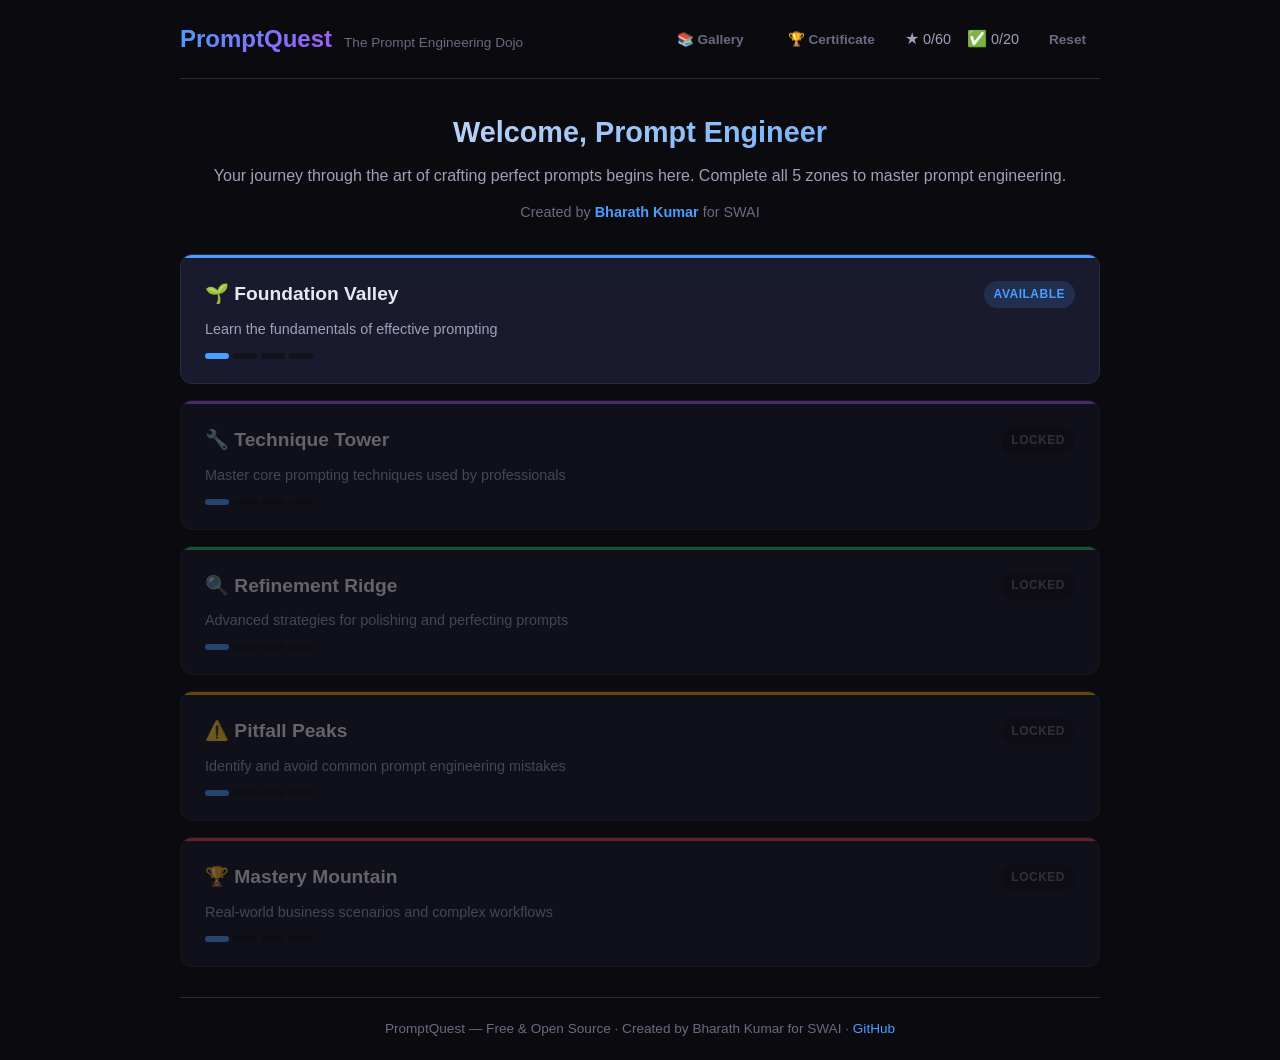
==== index.html @ 22f7def5 "feat: add completion certificate + polish UI - Certificate screen with downloadable image (Canvas AP" ====
<!DOCTYPE html>
<html lang="en">
<head>
    <meta charset="UTF-8">
    <meta name="viewport" content="width=device-width, initial-scale=1.0">
    <meta name="description" content="PromptQuest: The Prompt Engineering Dojo - An interactive game that teaches prompt engineering to professionals">
    <meta property="og:title" content="PromptQuest: The Prompt Engineering Dojo">
    <meta property="og:description" content="Master prompt engineering through 20 interactive levels and a curated prompt gallery. Free, no signup, works offline.">
    <meta property="og:type" content="website">
    <title>PromptQuest: The Prompt Engineering Dojo</title>
    <link rel="stylesheet" href="css/style.css">
</head>
<body>
    <div id="app">
        <!-- Header -->
        <header id="header">
            <div class="header-left">
                <h1 class="logo">PromptQuest</h1>
                <span class="tagline">The Prompt Engineering Dojo</span>
            </div>
            <div class="header-right">
                <button id="gallery-btn" class="btn btn-small btn-ghost" title="Prompt Gallery">&#128218; Gallery</button>
                <button id="cert-btn" class="btn btn-small btn-ghost" title="Certificate">&#127942; Certificate</button>
                <div id="player-stats">
                    <span class="stat"><span class="stat-icon">&#9733;</span> <span id="total-stars">0</span>/60</span>
                    <span class="stat"><span class="stat-icon">&#9989;</span> <span id="levels-completed">0</span>/20</span>
                </div>
                <button id="reset-btn" class="btn btn-small btn-ghost" title="Reset Progress">Reset</button>
            </div>
        </header>

        <!-- Main Content Area -->
        <main id="main">
            <!-- Screen: World Map -->
            <section id="screen-map" class="screen active">
                <div class="map-intro">
                    <h2>Welcome, Prompt Engineer</h2>
                    <p>Your journey through the art of crafting perfect prompts begins here. Complete all 5 zones to master prompt engineering.</p>
                    <p class="creator-credit">Created by <strong>Bharath Kumar</strong> for SWAI</p>
                </div>
                <div id="completion-banner" class="hidden"></div>
                <div id="world-map"></div>
            </section>

            <!-- Screen: Level Select -->
            <section id="screen-levels" class="screen">
                <button class="back-btn" data-target="screen-map">&larr; Back to Map</button>
                <div id="zone-header"></div>
                <div id="level-grid"></div>
            </section>

            <!-- Screen: Game Play -->
            <section id="screen-game" class="screen">
                <div id="game-header">
                    <button class="back-btn" data-target="screen-levels">&larr; Back</button>
                    <div id="game-title"></div>
                    <div id="game-stars"></div>
                </div>
                <div id="game-body"></div>
                <div id="game-feedback" class="hidden"></div>
                <div id="game-actions"></div>
            </section>

            <!-- Screen: Victory -->
            <section id="screen-victory" class="screen">
                <div class="victory-content">
                    <h2>Zone Complete!</h2>
                    <div id="victory-stars"></div>
                    <div id="victory-message"></div>
                    <button class="btn btn-primary" data-target="screen-map">Continue Journey</button>
                </div>
            </section>

            <!-- Screen: Certificate -->
            <section id="screen-certificate" class="screen">
            </section>

            <!-- Screen: Prompt Gallery -->
            <section id="screen-gallery" class="screen">
                <button class="back-btn" data-target="screen-map">&larr; Back to Map</button>
                <div class="gallery-header">
                    <h2>&#128218; Prompt Gallery</h2>
                    <p>Browse real-world prompt templates. Study the patterns, copy what works, and level up your prompt engineering skills.</p>
                </div>
                <div id="gallery-categories"></div>
                <div id="gallery-prompts"></div>
            </section>
        </main>

        <!-- Footer -->
        <footer id="footer">
            <p>PromptQuest &mdash; Free &amp; Open Source &middot; Created by Bharath Kumar for SWAI &middot; <a href="https://github.com/bharathp9/promptquest" target="_blank">GitHub</a></p>
        </footer>
    </div>

    <!-- Toast notification -->
    <div id="toast" class="toast hidden"></div>

    <script src="js/levels.js"></script>
    <script src="js/gallery.js"></script>
    <script src="js/certificate.js"></script>
    <script src="js/components.js"></script>
    <script src="js/game.js"></script>
</body>
</html>
---- css/style.css ----
/* PromptQuest - Professional Prompt Engineering Game */
/* Dark theme, modern professional aesthetic */

:root {
    --bg-primary: #0a0a0f;
    --bg-secondary: #12121a;
    --bg-card: #1a1a2e;
    --bg-card-hover: #222240;
    --text-primary: #e8e8f0;
    --text-secondary: #a0a0b8;
    --text-muted: #6a6a80;
    --accent-blue: #4a9eff;
    --accent-purple: #a855f7;
    --accent-green: #22c55e;
    --accent-orange: #f59e0b;
    --accent-red: #ef4444;
    --accent-cyan: #06b6d4;
    --border-color: #2a2a40;
    --shadow-glow: 0 0 20px rgba(74, 158, 255, 0.15);
    --radius: 12px;
    --radius-sm: 8px;
    --transition: 0.2s ease;
}

* {
    margin: 0;
    padding: 0;
    box-sizing: border-box;
}

body {
    font-family: -apple-system, BlinkMacSystemFont, 'Segoe UI', Roboto, 'Helvetica Neue', Arial, sans-serif;
    background: var(--bg-primary);
    color: var(--text-primary);
    min-height: 100vh;
    line-height: 1.6;
    -webkit-font-smoothing: antialiased;
}

#app {
    max-width: 960px;
    margin: 0 auto;
    padding: 0 20px;
    min-height: 100vh;
    display: flex;
    flex-direction: column;
}

/* Header */
#header {
    display: flex;
    justify-content: space-between;
    align-items: center;
    padding: 20px 0;
    border-bottom: 1px solid var(--border-color);
    flex-wrap: wrap;
    gap: 12px;
}

.header-left {
    display: flex;
    align-items: baseline;
    gap: 12px;
}

.logo {
    font-size: 1.5rem;
    font-weight: 700;
    background: linear-gradient(135deg, var(--accent-blue), var(--accent-purple));
    -webkit-background-clip: text;
    -webkit-text-fill-color: transparent;
    background-clip: text;
}

.tagline {
    font-size: 0.85rem;
    color: var(--text-muted);
}

.header-right {
    display: flex;
    align-items: center;
    gap: 16px;
}

#player-stats {
    display: flex;
    gap: 16px;
}

.stat {
    font-size: 0.9rem;
    color: var(--text-secondary);
}

.stat-icon {
    font-size: 1rem;
}

/* Buttons */
.btn {
    padding: 10px 24px;
    border: none;
    border-radius: var(--radius-sm);
    font-size: 0.95rem;
    font-weight: 600;
    cursor: pointer;
    transition: var(--transition);
    text-decoration: none;
    display: inline-flex;
    align-items: center;
    gap: 8px;
}

.btn-primary {
    background: linear-gradient(135deg, var(--accent-blue), var(--accent-purple));
    color: white;
}

.btn-primary:hover {
    transform: translateY(-1px);
    box-shadow: var(--shadow-glow);
}

.btn-secondary {
    background: var(--bg-card);
    color: var(--text-primary);
    border: 1px solid var(--border-color);
}

.btn-secondary:hover {
    background: var(--bg-card-hover);
}

.btn-ghost {
    background: transparent;
    color: var(--text-muted);
    padding: 6px 12px;
}

.btn-ghost:hover {
    color: var(--text-primary);
}

.btn-small {
    padding: 6px 14px;
    font-size: 0.85rem;
}

.btn:disabled {
    opacity: 0.4;
    cursor: not-allowed;
    transform: none !important;
}

.back-btn {
    background: none;
    border: none;
    color: var(--text-secondary);
    font-size: 1rem;
    cursor: pointer;
    padding: 8px 0;
    transition: var(--transition);
}

.back-btn:hover {
    color: var(--text-primary);
}

/* Screens */
.screen {
    display: none;
    flex: 1;
    padding: 30px 0;
    animation: fadeIn 0.3s ease;
}

.screen.active {
    display: block;
}

@keyframes fadeIn {
    from { opacity: 0; transform: translateY(10px); }
    to { opacity: 1; transform: translateY(0); }
}

/* World Map */
.map-intro {
    text-align: center;
    margin-bottom: 30px;
}

.map-intro h2 {
    font-size: 1.8rem;
    margin-bottom: 8px;
    background: linear-gradient(135deg, var(--text-primary), var(--accent-blue));
    -webkit-background-clip: text;
    -webkit-text-fill-color: transparent;
    background-clip: text;
}

.map-intro p {
    color: var(--text-secondary);
    font-size: 1rem;
}

.creator-credit {
    margin-top: 12px !important;
    font-size: 0.9rem !important;
    color: var(--text-muted) !important;
}

.creator-credit strong {
    color: var(--accent-blue);
}

/* Completion banner on welcome screen */
.completion-banner {
    background: linear-gradient(135deg, rgba(34, 197, 94, 0.1), rgba(74, 158, 255, 0.1));
    border: 1px solid var(--accent-green);
    border-radius: var(--radius);
    padding: 20px 24px;
    margin-bottom: 24px;
    text-align: center;
}

.completion-banner h3 {
    color: var(--accent-green);
    font-size: 1.2rem;
    margin-bottom: 8px;
}

.completion-banner p {
    color: var(--text-secondary);
    font-size: 0.95rem;
    margin-bottom: 12px;
}

.completion-banner .btn {
    margin-top: 8px;
}

#world-map {
    display: flex;
    flex-direction: column;
    gap: 16px;
}

.zone-card {
    background: var(--bg-card);
    border: 1px solid var(--border-color);
    border-radius: var(--radius);
    padding: 24px;
    cursor: pointer;
    transition: var(--transition);
    position: relative;
    overflow: hidden;
}

.zone-card::before {
    content: '';
    position: absolute;
    top: 0;
    left: 0;
    right: 0;
    height: 3px;
    border-radius: var(--radius) var(--radius) 0 0;
}

.zone-card[data-zone="1"]::before { background: var(--accent-blue); }
.zone-card[data-zone="2"]::before { background: var(--accent-purple); }
.zone-card[data-zone="3"]::before { background: var(--accent-green); }
.zone-card[data-zone="4"]::before { background: var(--accent-orange); }
.zone-card[data-zone="5"]::before { background: var(--accent-red); }

.zone-card:hover:not(.locked) {
    background: var(--bg-card-hover);
    transform: translateY(-2px);
    box-shadow: var(--shadow-glow);
}

.zone-card.locked {
    opacity: 0.4;
    cursor: not-allowed;
}

.zone-card.completed {
    border-color: var(--accent-green);
}

.zone-header {
    display: flex;
    justify-content: space-between;
    align-items: center;
    margin-bottom: 8px;
}

.zone-name {
    font-size: 1.2rem;
    font-weight: 700;
}

.zone-badge {
    font-size: 0.75rem;
    padding: 4px 10px;
    border-radius: 20px;
    font-weight: 600;
    text-transform: uppercase;
    letter-spacing: 0.5px;
}

.zone-badge.locked {
    background: var(--bg-secondary);
    color: var(--text-muted);
}

.zone-badge.available {
    background: rgba(74, 158, 255, 0.15);
    color: var(--accent-blue);
}

.zone-badge.completed {
    background: rgba(34, 197, 94, 0.15);
    color: var(--accent-green);
}

.zone-desc {
    color: var(--text-secondary);
    font-size: 0.9rem;
    margin-bottom: 12px;
}

.zone-progress {
    display: flex;
    gap: 4px;
}

.progress-dot {
    width: 24px;
    height: 6px;
    border-radius: 3px;
    background: var(--bg-secondary);
}

.progress-dot.completed {
    background: var(--accent-green);
}

.progress-dot.current {
    background: var(--accent-blue);
}

/* Level Select */
#zone-header {
    margin-bottom: 24px;
}

#zone-header h2 {
    font-size: 1.5rem;
    margin-bottom: 4px;
}

#zone-header p {
    color: var(--text-secondary);
}

#level-grid {
    display: grid;
    grid-template-columns: repeat(auto-fill, minmax(200px, 1fr));
    gap: 16px;
}

.level-card {
    background: var(--bg-card);
    border: 1px solid var(--border-color);
    border-radius: var(--radius);
    padding: 20px;
    cursor: pointer;
    transition: var(--transition);
    text-align: center;
}

.level-card:hover:not(.locked) {
    background: var(--bg-card-hover);
    transform: translateY(-2px);
}

.level-card.locked {
    opacity: 0.35;
    cursor: not-allowed;
}

.level-card.completed {
    border-color: var(--accent-green);
}

.level-number {
    font-size: 2rem;
    font-weight: 800;
    color: var(--accent-blue);
    margin-bottom: 4px;
}

.level-card[data-zone="2"] .level-number { color: var(--accent-purple); }
.level-card[data-zone="3"] .level-number { color: var(--accent-green); }
.level-card[data-zone="4"] .level-number { color: var(--accent-orange); }
.level-card[data-zone="5"] .level-number { color: var(--accent-red); }

.level-title {
    font-size: 0.9rem;
    font-weight: 600;
    margin-bottom: 8px;
}

.level-stars {
    color: var(--accent-orange);
    font-size: 1.1rem;
    letter-spacing: 2px;
}

/* Game Screen */
#game-header {
    display: flex;
    justify-content: space-between;
    align-items: center;
    margin-bottom: 24px;
    flex-wrap: wrap;
    gap: 12px;
}

#game-title {
    font-size: 1.1rem;
    font-weight: 600;
}

#game-stars {
    color: var(--accent-orange);
    font-size: 1.2rem;
}

#game-body {
    background: var(--bg-card);
    border: 1px solid var(--border-color);
    border-radius: var(--radius);
    padding: 30px;
    margin-bottom: 20px;
    min-height: 300px;
}

.scenario-text {
    font-size: 1.05rem;
    line-height: 1.7;
    margin-bottom: 20px;
    padding: 16px;
    background: var(--bg-secondary);
    border-radius: var(--radius-sm);
    border-left: 3px solid var(--accent-blue);
}

.scenario-text strong {
    color: var(--accent-blue);
}

.challenge-prompt {
    font-size: 1rem;
    font-weight: 600;
    margin-bottom: 16px;
    color: var(--text-primary);
}

/* Multiple Choice */
.choice-list {
    display: flex;
    flex-direction: column;
    gap: 10px;
}

.choice-item {
    background: var(--bg-secondary);
    border: 2px solid var(--border-color);
    border-radius: var(--radius-sm);
    padding: 14px 18px;
    cursor: pointer;
    transition: var(--transition);
    text-align: left;
    font-size: 0.95rem;
    color: var(--text-primary);
    font-family: inherit;
    width: 100%;
}

.choice-item:hover:not(.disabled) {
    border-color: var(--accent-blue);
    background: rgba(74, 158, 255, 0.05);
}

.choice-item.selected {
    border-color: var(--accent-blue);
    background: rgba(74, 158, 255, 0.1);
}

.choice-item.correct {
    border-color: var(--accent-green);
    background: rgba(34, 197, 94, 0.1);
}

.choice-item.incorrect {
    border-color: var(--accent-red);
    background: rgba(239, 68, 68, 0.1);
}

.choice-item.disabled {
    cursor: not-allowed;
}

/* Drag and Drop */
.drag-container {
    display: flex;
    flex-wrap: wrap;
    gap: 10px;
    margin-bottom: 16px;
    min-height: 50px;
    padding: 16px;
    background: var(--bg-secondary);
    border-radius: var(--radius-sm);
    border: 2px dashed var(--border-color);
}

.drag-item {
    background: var(--bg-card);
    border: 1px solid var(--accent-blue);
    border-radius: var(--radius-sm);
    padding: 10px 16px;
    cursor: grab;
    transition: var(--transition);
    font-size: 0.9rem;
    user-select: none;
}

.drag-item:hover {
    background: rgba(74, 158, 255, 0.1);
}

.drag-item:active {
    cursor: grabbing;
}

.drag-item.placed {
    opacity: 0.4;
    cursor: not-allowed;
}

.drop-zone {
    display: flex;
    flex-wrap: wrap;
    gap: 8px;
    min-height: 50px;
    padding: 16px;
    background: var(--bg-secondary);
    border-radius: var(--radius-sm);
    border: 2px dashed var(--text-muted);
    margin-bottom: 16px;
}

.drop-zone .drag-item {
    border-color: var(--accent-purple);
}

/* Fill in the Blank */
.blank-input {
    background: var(--bg-secondary);
    border: 2px solid var(--border-color);
    border-radius: var(--radius-sm);
    padding: 12px 16px;
    color: var(--text-primary);
    font-size: 0.95rem;
    font-family: inherit;
    width: 100%;
    max-width: 600px;
    transition: var(--transition);
    margin-bottom: 16px;
}

.blank-input:focus {
    outline: none;
    border-color: var(--accent-blue);
    box-shadow: 0 0 0 3px rgba(74, 158, 255, 0.1);
}

.blank-input.correct {
    border-color: var(--accent-green);
}

.blank-input.incorrect {
    border-color: var(--accent-red);
}

.prompt-display {
    background: var(--bg-secondary);
    border-radius: var(--radius-sm);
    padding: 20px;
    font-family: 'SF Mono', 'Fira Code', monospace;
    font-size: 0.9rem;
    line-height: 1.8;
    margin-bottom: 16px;
    white-space: pre-wrap;
    border: 1px solid var(--border-color);
}

.prompt-display .blank {
    display: inline-block;
    min-width: 120px;
    border-bottom: 2px solid var(--accent-blue);
    color: var(--accent-blue);
    padding: 0 4px;
    margin: 0 2px;
}

/* Feedback */
#game-feedback {
    padding: 16px 20px;
    border-radius: var(--radius-sm);
    margin-bottom: 16px;
    font-weight: 600;
}

#game-feedback.success {
    background: rgba(34, 197, 94, 0.1);
    border: 1px solid var(--accent-green);
    color: var(--accent-green);
}

#game-feedback.error {
    background: rgba(239, 68, 68, 0.1);
    border: 1px solid var(--accent-red);
    color: var(--accent-red);
}

#game-feedback.partial {
    background: rgba(245, 158, 11, 0.1);
    border: 1px solid var(--accent-orange);
    color: var(--accent-orange);
}

.hidden {
    display: none !important;
}

/* Game Actions */
#game-actions {
    display: flex;
    gap: 12px;
    justify-content: flex-end;
    flex-wrap: wrap;
}

/* Hint */
.hint-box {
    background: rgba(245, 158, 11, 0.08);
    border: 1px solid rgba(245, 158, 11, 0.3);
    border-radius: var(--radius-sm);
    padding: 14px 18px;
    margin-top: 16px;
    font-size: 0.9rem;
    color: var(--accent-orange);
}

.hint-box strong {
    display: block;
    margin-bottom: 4px;
}

/* Victory Screen */
.victory-content {
    text-align: center;
    padding: 60px 20px;
}

.victory-content h2 {
    font-size: 2rem;
    margin-bottom: 16px;
    background: linear-gradient(135deg, var(--accent-orange), var(--accent-red));
    -webkit-background-clip: text;
    -webkit-text-fill-color: transparent;
    background-clip: text;
}

#victory-stars {
    font-size: 3rem;
    margin-bottom: 16px;
}

#victory-message {
    color: var(--text-secondary);
    font-size: 1.1rem;
    margin-bottom: 30px;
}

/* Footer */
#footer {
    text-align: center;
    padding: 20px 0;
    border-top: 1px solid var(--border-color);
    margin-top: auto;
}

#footer p {
    color: var(--text-muted);
    font-size: 0.85rem;
}

#footer a {
    color: var(--accent-blue);
    text-decoration: none;
}

#footer a:hover {
    text-decoration: underline;
}

/* Responsive */
@media (max-width: 640px) {
    #header {
        flex-direction: column;
        align-items: flex-start;
    }

    .header-right {
        width: 100%;
        justify-content: space-between;
    }

    #game-body {
        padding: 20px;
    }

    #level-grid {
        grid-template-columns: repeat(auto-fill, minmax(150px, 1fr));
    }

    .map-intro h2 {
        font-size: 1.4rem;
    }

    .zone-card {
        padding: 18px;
    }
}

@media (max-width: 380px) {
    #level-grid {
        grid-template-columns: 1fr;
    }

    .btn {
        padding: 8px 16px;
        font-size: 0.85rem;
    }
}

/* ===== Certificate Screen ===== */
.certificate-container {
    max-width: 860px;
    margin: 0 auto;
    padding: 20px 0;
}

.certificate-actions-top {
    display: flex;
    gap: 12px;
    margin-bottom: 20px;
    flex-wrap: wrap;
}

.certificate-frame {
    background: var(--bg-card);
    border: 2px solid var(--accent-blue);
    border-radius: var(--radius);
    padding: 4px;
    margin-bottom: 20px;
}

.certificate-border {
    border: 1px solid var(--accent-purple);
    border-radius: calc(var(--radius) - 2px);
    padding: 40px;
    background: linear-gradient(135deg, rgba(74, 158, 255, 0.03), rgba(168, 85, 247, 0.03));
}

.certificate-inner {
    text-align: center;
}

.cert-header {
    margin-bottom: 20px;
}

.cert-logo {
    font-size: 1.8rem;
    font-weight: 800;
    background: linear-gradient(135deg, var(--accent-blue), var(--accent-purple));
    -webkit-background-clip: text;
    -webkit-text-fill-color: transparent;
    background-clip: text;
}

.cert-subtitle {
    color: var(--text-muted);
    font-size: 0.9rem;
}

.cert-title {
    font-size: 1.6rem;
    font-weight: 700;
    color: var(--text-primary);
    margin-bottom: 24px;
    letter-spacing: 1px;
}

.cert-body {
    margin-bottom: 24px;
}

.cert-presented {
    color: var(--text-secondary);
    font-size: 0.95rem;
    margin-bottom: 8px;
}

.cert-name {
    font-size: 1.8rem;
    font-weight: 700;
    color: var(--accent-blue);
    margin-bottom: 12px;
}

.cert-description {
    color: var(--text-secondary);
    font-size: 0.95rem;
    line-height: 1.6;
}

.cert-stats {
    display: flex;
    justify-content: center;
    gap: 40px;
    margin: 24px 0;
    padding: 16px;
    background: var(--bg-secondary);
    border-radius: var(--radius-sm);
}

.cert-stat {
    display: flex;
    flex-direction: column;
    align-items: center;
}

.cert-stat-value {
    font-size: 1.4rem;
    font-weight: 700;
    color: var(--accent-blue);
}

.cert-stat-label {
    font-size: 0.8rem;
    color: var(--text-muted);
    margin-top: 2px;
}

.cert-zones {
    display: flex;
    flex-wrap: wrap;
    justify-content: center;
    gap: 12px;
    margin: 20px 0;
}

.cert-zone {
    display: flex;
    flex-direction: column;
    align-items: center;
    padding: 8px 14px;
    background: var(--bg-secondary);
    border-radius: var(--radius-sm);
    min-width: 100px;
}

.cert-zone-name {
    font-size: 0.75rem;
    color: var(--text-muted);
    margin-bottom: 2px;
}

.cert-zone-stars {
    color: var(--accent-orange);
    font-size: 0.9rem;
    letter-spacing: 1px;
}

.cert-footer {
    display: flex;
    justify-content: space-between;
    margin-top: 24px;
    padding-top: 16px;
    border-top: 1px solid var(--border-color);
    font-size: 0.85rem;
    color: var(--text-muted);
}

.certificate-actions-bottom {
    text-align: center;
}

/* Certificate responsive */
@media (max-width: 640px) {
    .certificate-border {
        padding: 24px 16px;
    }

    .cert-name {
        font-size: 1.4rem;
    }

    .cert-stats {
        gap: 20px;
    }

    .cert-footer {
        flex-direction: column;
        gap: 8px;
        text-align: center;
    }
}
.gallery-header {
    margin-bottom: 24px;
}

.gallery-header h2 {
    font-size: 1.5rem;
    margin-bottom: 4px;
}

.gallery-header p {
    color: var(--text-secondary);
}

#gallery-categories {
    display: flex;
    flex-wrap: wrap;
    gap: 8px;
    margin-bottom: 24px;
}

.gallery-cat-btn {
    padding: 8px 16px;
    border-radius: 20px;
    border: 1px solid var(--border-color);
    background: var(--bg-card);
    color: var(--text-secondary);
    font-size: 0.85rem;
    cursor: pointer;
    transition: var(--transition);
    font-family: inherit;
}

.gallery-cat-btn:hover {
    border-color: var(--accent-blue);
    color: var(--text-primary);
}

.gallery-cat-btn.active {
    background: var(--accent-blue);
    border-color: var(--accent-blue);
    color: white;
}

#gallery-prompts {
    display: flex;
    flex-direction: column;
    gap: 16px;
}

.gallery-card {
    background: var(--bg-card);
    border: 1px solid var(--border-color);
    border-radius: var(--radius);
    padding: 20px;
    transition: var(--transition);
}

.gallery-card:hover {
    border-color: var(--accent-blue);
}

.gallery-card-header {
    display: flex;
    justify-content: space-between;
    align-items: center;
    margin-bottom: 10px;
}

.gallery-card-title {
    font-size: 1.05rem;
    font-weight: 700;
}

.gallery-card-tags {
    display: flex;
    flex-wrap: wrap;
    gap: 6px;
    margin-bottom: 12px;
}

.gallery-tag {
    font-size: 0.75rem;
    padding: 3px 10px;
    border-radius: 12px;
    background: var(--bg-secondary);
    color: var(--text-muted);
    border: 1px solid var(--border-color);
}

.gallery-card-prompt {
    font-family: 'SF Mono', 'Fira Code', 'Cascadia Code', monospace;
    font-size: 0.85rem;
    line-height: 1.7;
    color: var(--text-secondary);
    background: var(--bg-secondary);
    padding: 16px;
    border-radius: var(--radius-sm);
    white-space: pre-wrap;
    word-break: break-word;
    max-height: 300px;
    overflow-y: auto;
}

/* Toast notification */
.toast {
    position: fixed;
    bottom: 30px;
    left: 50%;
    transform: translateX(-50%);
    background: var(--accent-green);
    color: white;
    padding: 12px 24px;
    border-radius: var(--radius-sm);
    font-weight: 600;
    font-size: 0.9rem;
    z-index: 1000;
    transition: opacity 0.3s ease;
}

.toast.hidden {
    opacity: 0;
    pointer-events: none;
}

/* Gallery responsive */
@media (max-width: 640px) {
    .gallery-card-header {
        flex-direction: column;
        align-items: flex-start;
        gap: 8px;
    }

    .gallery-card-prompt {
        font-size: 0.8rem;
        max-height: 200px;
    }
}
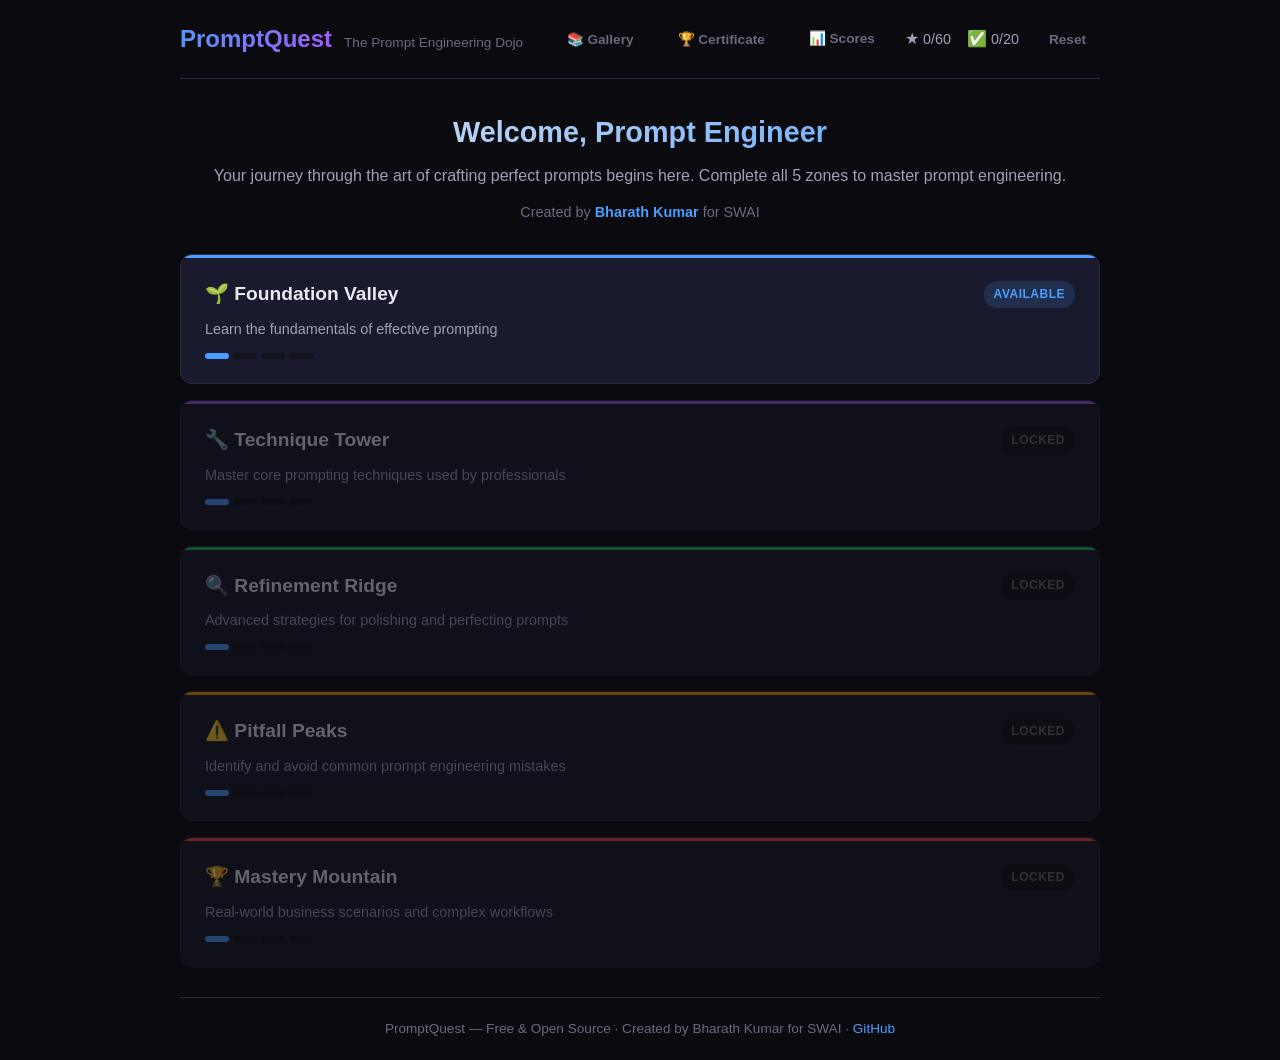
==== commit 4852182b: "feat: add student progress dashboard (dashboard.html) - Shows all 20 levels with stars and completio" ====
--- a/index.html
+++ b/index.html
@@ -21,6 +21,7 @@
             <div class="header-right">
                 <button id="gallery-btn" class="btn btn-small btn-ghost" title="Prompt Gallery">&#128218; Gallery</button>
                 <button id="cert-btn" class="btn btn-small btn-ghost" title="Certificate">&#127942; Certificate</button>
+                <a href="dashboard.html" class="btn btn-small btn-ghost" title="Progress Dashboard">&#128202; Scores</a>
                 <div id="player-stats">
                     <span class="stat"><span class="stat-icon">&#9733;</span> <span id="total-stars">0</span>/60</span>
                     <span class="stat"><span class="stat-icon">&#9989;</span> <span id="levels-completed">0</span>/20</span>
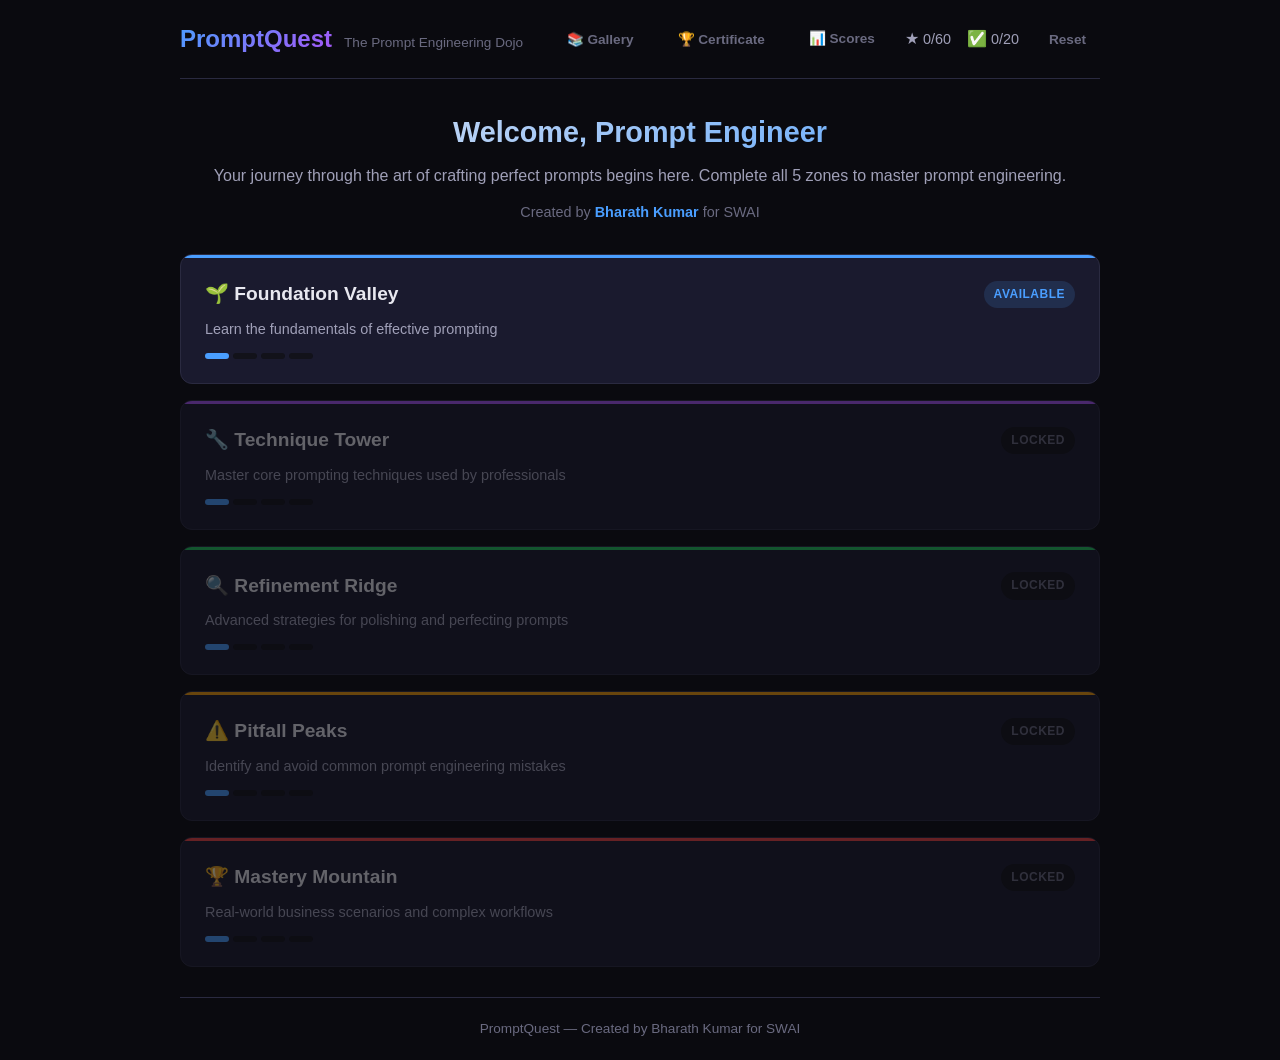
==== commit 9db5b693: "update: remove GitHub link, simplify certificate with print-to-PDF, add name entry and title - Remov" ====
--- a/index.html
+++ b/index.html
@@ -90,7 +90,7 @@
 
         <!-- Footer -->
         <footer id="footer">
-            <p>PromptQuest &mdash; Free &amp; Open Source &middot; Created by Bharath Kumar for SWAI &middot; <a href="https://github.com/bharathp9/promptquest" target="_blank">GitHub</a></p>
+            <p>PromptQuest &mdash; Created by Bharath Kumar for SWAI</p>
         </footer>
     </div>
 
--- a/css/style.css
+++ b/css/style.css
@@ -513,7 +513,7 @@
     cursor: not-allowed;
 }
 
-/* Drag and Drop */
+/* Drag and Drop (click-based ordering) */
 .drag-container {
     display: flex;
     flex-wrap: wrap;
@@ -531,23 +531,30 @@
     border: 1px solid var(--accent-blue);
     border-radius: var(--radius-sm);
     padding: 10px 16px;
-    cursor: grab;
+    cursor: pointer;
     transition: var(--transition);
     font-size: 0.9rem;
     user-select: none;
 }
 
-.drag-item:hover {
+.drag-item:hover:not(.placed) {
     background: rgba(74, 158, 255, 0.1);
-}
-
-.drag-item:active {
-    cursor: grabbing;
+    transform: translateY(-1px);
 }
 
 .drag-item.placed {
-    opacity: 0.4;
+    opacity: 0.35;
     cursor: not-allowed;
+    border-color: var(--text-muted);
+}
+
+.drag-item.placed-item {
+    border-color: var(--accent-purple);
+    cursor: pointer;
+}
+
+.drag-item.placed-item:hover {
+    background: rgba(168, 85, 255, 0.1);
 }
 
 .drop-zone {
@@ -560,10 +567,15 @@
     border-radius: var(--radius-sm);
     border: 2px dashed var(--text-muted);
     margin-bottom: 16px;
-}
-
-.drop-zone .drag-item {
-    border-color: var(--accent-purple);
+    align-items: center;
+}
+
+.drop-zone:empty::before {
+    content: 'Click items above to add them here in the correct order...';
+    color: var(--text-muted);
+    font-size: 0.9rem;
+    width: 100%;
+    text-align: center;
 }
 
 /* Fill in the Blank */
@@ -765,30 +777,32 @@
     padding: 20px 0;
 }
 
-.certificate-actions-top {
+.cert-actions {
     display: flex;
     gap: 12px;
     margin-bottom: 20px;
     flex-wrap: wrap;
 }
 
-.certificate-frame {
-    background: var(--bg-card);
-    border: 2px solid var(--accent-blue);
+.certificate-print-area {
+    background: white;
+    border-radius: var(--radius);
+    overflow: hidden;
+}
+
+.cert-border {
+    border: 3px solid #4a9eff;
     border-radius: var(--radius);
     padding: 4px;
-    margin-bottom: 20px;
-}
-
-.certificate-border {
-    border: 1px solid var(--accent-purple);
+    margin: 0;
+}
+
+.cert-inner {
+    border: 1px solid #a855f7;
     border-radius: calc(var(--radius) - 2px);
     padding: 40px;
-    background: linear-gradient(135deg, rgba(74, 158, 255, 0.03), rgba(168, 85, 247, 0.03));
-}
-
-.certificate-inner {
     text-align: center;
+    background: linear-gradient(135deg, rgba(74, 158, 255, 0.03), rgba(168, 85, 257, 0.03));
 }
 
 .cert-header {
@@ -834,13 +848,26 @@
     margin-bottom: 12px;
 }
 
+.cert-earned {
+    color: var(--text-secondary);
+    font-size: 0.95rem;
+    margin-bottom: 4px;
+}
+
+.cert-title-text {
+    font-size: 1.3rem;
+    font-weight: 700;
+    color: var(--accent-purple);
+    margin-bottom: 12px;
+}
+
 .cert-description {
     color: var(--text-secondary);
     font-size: 0.95rem;
     line-height: 1.6;
 }
 
-.cert-stats {
+.cert-scores {
     display: flex;
     justify-content: center;
     gap: 40px;
@@ -850,19 +877,19 @@
     border-radius: var(--radius-sm);
 }
 
-.cert-stat {
+.cert-score-item {
     display: flex;
     flex-direction: column;
     align-items: center;
 }
 
-.cert-stat-value {
+.cert-score-value {
     font-size: 1.4rem;
     font-weight: 700;
     color: var(--accent-blue);
 }
 
-.cert-stat-label {
+.cert-score-label {
     font-size: 0.8rem;
     color: var(--text-muted);
     margin-top: 2px;
@@ -908,13 +935,120 @@
     color: var(--text-muted);
 }
 
-.certificate-actions-bottom {
+/* Name entry form */
+.cert-name-entry {
     text-align: center;
+    padding: 40px 20px;
+    max-width: 500px;
+    margin: 0 auto;
+}
+
+.cert-name-entry h2 {
+    font-size: 1.5rem;
+    margin-bottom: 8px;
+}
+
+.cert-name-entry p {
+    color: var(--text-secondary);
+    margin-bottom: 24px;
+}
+
+.cert-form {
+    display: flex;
+    flex-direction: column;
+    gap: 16px;
+}
+
+.cert-form-actions {
+    display: flex;
+    gap: 12px;
+    justify-content: center;
+}
+
+/* Print styles for certificate */
+@media print {
+    body {
+        background: white !important;
+        color: black !important;
+        padding: 0 !important;
+        margin: 0 !important;
+    }
+
+    #app > *:not(#main),
+    #header,
+    #footer,
+    .cert-actions,
+    .toast,
+    .btn {
+        display: none !important;
+    }
+
+    #main {
+        padding: 0 !important;
+    }
+
+    #screen-certificate {
+        display: block !important;
+    }
+
+    .certificate-print-area {
+        border-radius: 0;
+        page-break-inside: avoid;
+    }
+
+    .cert-border {
+        border-color: #4a9eff !important;
+    }
+
+    .cert-inner {
+        border-color: #a855f7 !important;
+        background: white !important;
+    }
+
+    .cert-logo {
+        -webkit-text-fill-color: #4a9eff !important;
+        color: #4a9eff !important;
+    }
+
+    .cert-title,
+    .cert-name,
+    .cert-title-text,
+    .cert-score-value {
+        color: black !important;
+    }
+
+    .cert-presented,
+    .cert-earned,
+    .cert-description,
+    .cert-subtitle,
+    .cert-score-label,
+    .cert-zone-name,
+    .cert-footer {
+        color: #555 !important;
+    }
+
+    .cert-scores,
+    .cert-zone {
+        background: #f5f5f5 !important;
+    }
+
+    .cert-zone-stars {
+        color: #e6a817 !important;
+    }
+
+    .cert-footer {
+        border-top-color: #ddd !important;
+    }
+
+    @page {
+        size: A4 landscape;
+        margin: 10mm;
+    }
 }
 
 /* Certificate responsive */
 @media (max-width: 640px) {
-    .certificate-border {
+    .cert-inner {
         padding: 24px 16px;
     }
 
@@ -922,7 +1056,7 @@
         font-size: 1.4rem;
     }
 
-    .cert-stats {
+    .cert-scores {
         gap: 20px;
     }
 
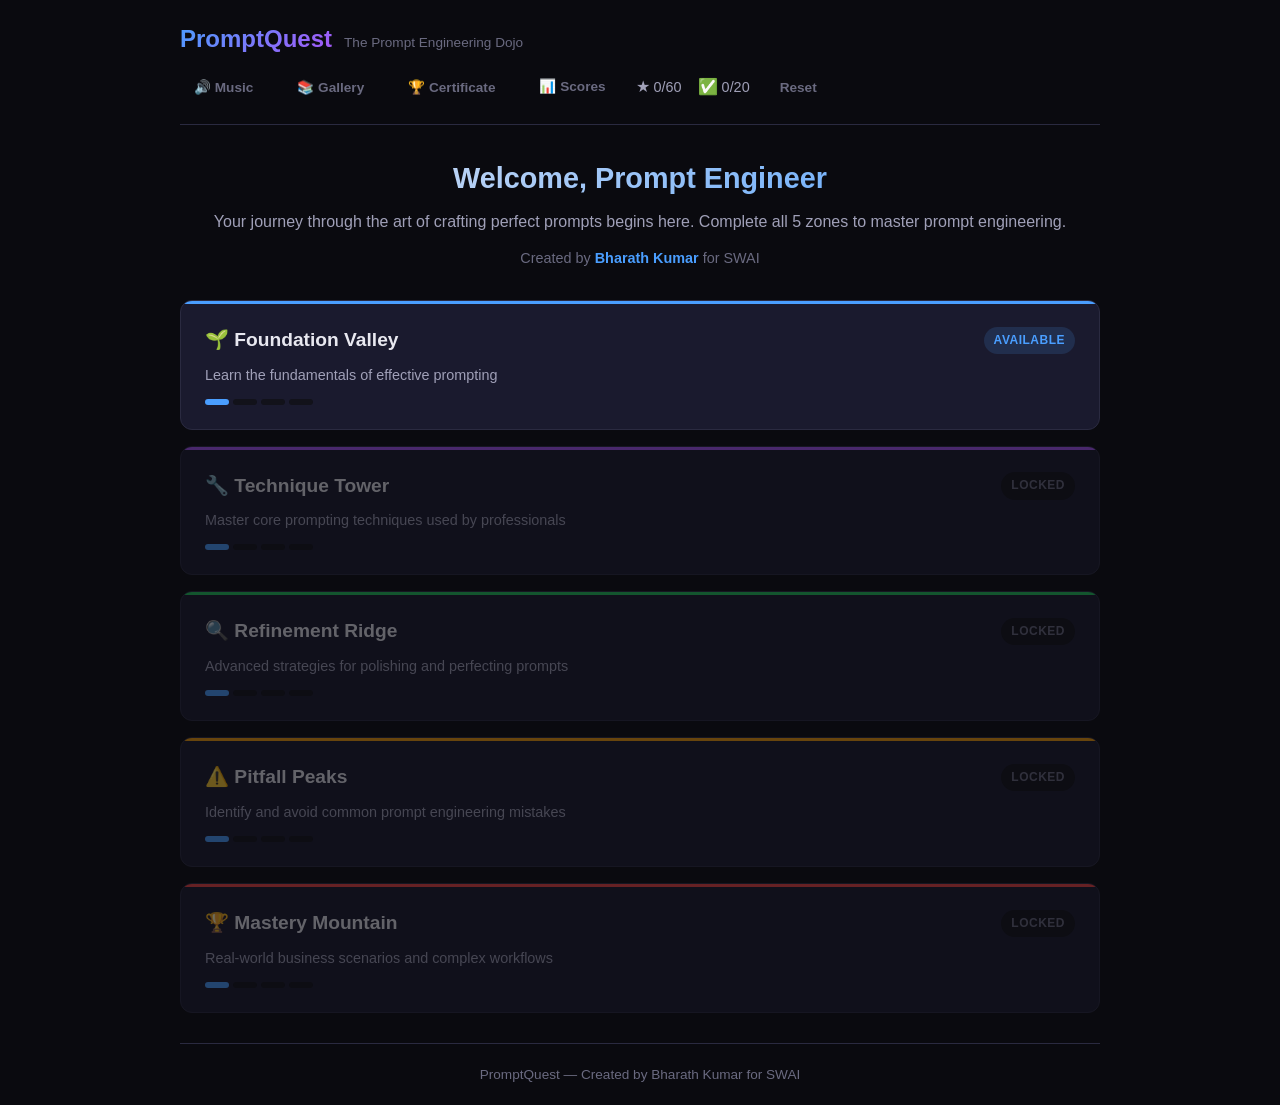
==== commit b53446b1: "feat: auto-advance levels and add ambient music toggle" ====
--- a/index.html
+++ b/index.html
@@ -100,6 +100,7 @@
     <script src="js/levels.js"></script>
     <script src="js/gallery.js"></script>
     <script src="js/certificate.js"></script>
+    <script src="js/music.js"></script>
     <script src="js/components.js"></script>
     <script src="js/game.js"></script>
 </body>
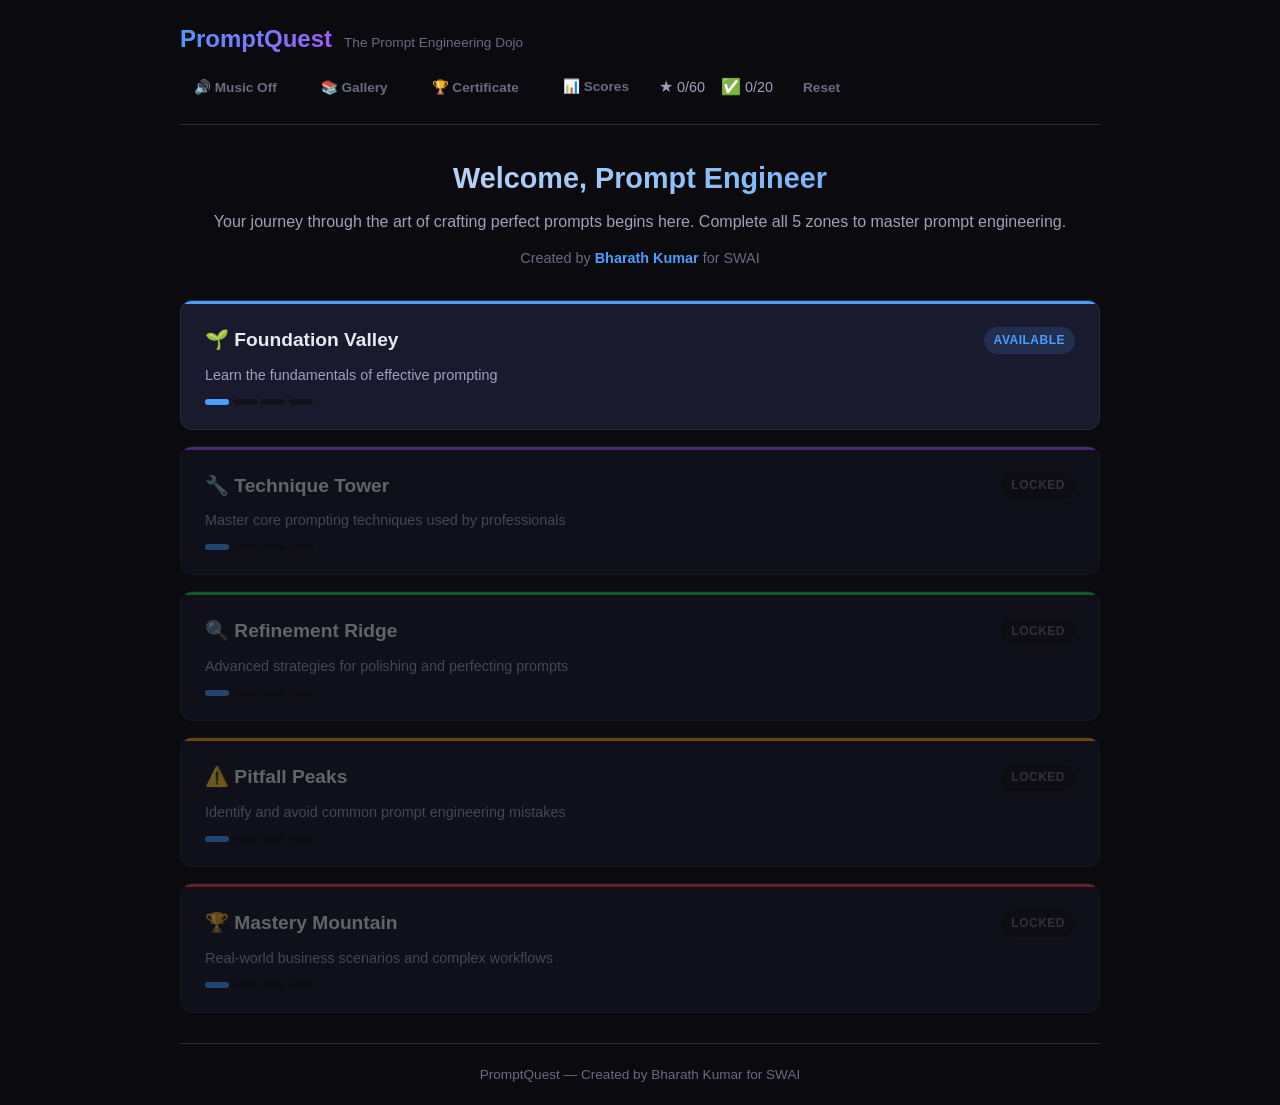
==== commit bde018f9: "Add favicon to website - Added a simple lightning bolt emoji favicon (⚡) with blue background - Appl" ====
--- a/index.html
+++ b/index.html
@@ -8,6 +8,7 @@
     <meta property="og:description" content="Master prompt engineering through 20 interactive levels and a curated prompt gallery. Free, no signup, works offline.">
     <meta property="og:type" content="website">
     <title>PromptQuest: The Prompt Engineering Dojo</title>
+    <link rel="icon" href="data:image/svg+xml,<svg xmlns='http://www.w3.org/2000/svg' viewBox='0 0 100 100'><rect fill='%234a9eff' width='100' height='100' rx='20'/><text x='50' y='65' font-size='60' font-weight='bold' fill='white' text-anchor='middle' font-family='Arial'>⚡</text></svg>" type="image/svg+xml">
     <link rel="stylesheet" href="css/style.css">
 </head>
 <body>
--- a/css/style.css
+++ b/css/style.css
@@ -810,12 +810,13 @@
 }
 
 .cert-logo {
-    font-size: 1.8rem;
-    font-weight: 800;
+    font-size: 1.5rem;
+    font-weight: 700;
     background: linear-gradient(135deg, var(--accent-blue), var(--accent-purple));
     -webkit-background-clip: text;
     -webkit-text-fill-color: transparent;
     background-clip: text;
+    color: var(--accent-blue);
 }
 
 .cert-subtitle {
@@ -994,20 +995,92 @@
     .certificate-print-area {
         border-radius: 0;
         page-break-inside: avoid;
+        break-inside: avoid;
     }
 
     .cert-border {
-        border-color: #4a9eff !important;
+        border: 2px solid #4a9eff !important;
+        border-radius: 8px;
+        padding: 3px;
     }
 
     .cert-inner {
-        border-color: #a855f7 !important;
+        border: 1px solid #a855f7 !important;
+        border-radius: 6px;
+        padding: 20px 24px !important;
         background: white !important;
+    }
+
+    .cert-header {
+        margin-bottom: 10px;
     }
 
     .cert-logo {
         -webkit-text-fill-color: #4a9eff !important;
         color: #4a9eff !important;
+        font-size: 1.2rem !important;
+    }
+
+    .cert-subtitle {
+        font-size: 0.75rem !important;
+    }
+
+    .cert-title {
+        font-size: 1.2rem !important;
+        margin-bottom: 12px;
+    }
+
+    .cert-body {
+        margin-bottom: 12px;
+    }
+
+    .cert-presented,
+    .cert-earned {
+        font-size: 0.8rem !important;
+    }
+
+    .cert-name {
+        font-size: 1.3rem !important;
+        margin-bottom: 6px;
+    }
+
+    .cert-title-text {
+        font-size: 1rem !important;
+        margin-bottom: 6px;
+    }
+
+    .cert-description {
+        font-size: 0.75rem !important;
+    }
+
+    .cert-scores {
+        gap: 24px;
+        margin: 12px 0;
+        padding: 10px;
+    }
+
+    .cert-score-value {
+        font-size: 1.1rem !important;
+    }
+
+    .cert-zones {
+        gap: 8px;
+        margin: 10px 0;
+    }
+
+    .cert-zone {
+        padding: 4px 10px;
+        min-width: 80px;
+    }
+
+    .cert-zone-name {
+        font-size: 0.65rem !important;
+    }
+
+    .cert-footer {
+        margin-top: 12px;
+        padding-top: 8px;
+        font-size: 0.7rem !important;
     }
 
     .cert-title,
@@ -1042,7 +1115,7 @@
 
     @page {
         size: A4 landscape;
-        margin: 10mm;
+        margin: 8mm;
     }
 }
 
@@ -1203,3 +1276,327 @@
         max-height: 200px;
     }
 }
+
+/* ===== Learn Mode & Level Menu ===== */
+
+/* Level menu (Learn/Quiz choice) */
+.level-menu {
+    text-align: center;
+    padding: 20px 0;
+}
+
+.level-menu-header h3 {
+    font-size: 1.3rem;
+    margin-bottom: 4px;
+}
+
+.level-type {
+    color: var(--text-muted);
+    font-size: 0.85rem;
+    margin-bottom: 16px;
+    text-transform: uppercase;
+    letter-spacing: 1px;
+}
+
+.level-status {
+    display: inline-block;
+    padding: 6px 16px;
+    border-radius: 20px;
+    font-size: 0.85rem;
+    font-weight: 600;
+    margin-bottom: 20px;
+}
+
+.level-status.completed {
+    background: rgba(34, 197, 94, 0.15);
+    color: var(--accent-green);
+}
+
+.level-status.studied {
+    background: rgba(74, 158, 255, 0.15);
+    color: var(--accent-blue);
+}
+
+.level-status.new {
+    background: rgba(245, 158, 11, 0.1);
+    color: var(--accent-orange);
+}
+
+.level-menu-actions {
+    display: flex;
+    gap: 16px;
+    justify-content: center;
+    flex-wrap: wrap;
+    margin-bottom: 12px;
+}
+
+.level-menu-actions .btn {
+    min-width: 180px;
+    justify-content: center;
+    padding: 14px 28px;
+    font-size: 1rem;
+}
+
+.btn-learn {
+    background: var(--bg-card);
+    color: var(--text-primary);
+    border: 2px solid var(--accent-blue);
+}
+
+.btn-learn:hover {
+    background: rgba(74, 158, 255, 0.1);
+    transform: translateY(-1px);
+}
+
+.btn-quiz {
+    background: linear-gradient(135deg, var(--accent-blue), var(--accent-purple));
+    color: white;
+}
+
+.btn-quiz:hover {
+    transform: translateY(-1px);
+    box-shadow: var(--shadow-glow);
+}
+
+.menu-tip {
+    color: var(--text-muted);
+    font-size: 0.85rem;
+    font-style: italic;
+}
+
+.learned-badge {
+    display: inline-block;
+    margin-top: 8px;
+    padding: 3px 10px;
+    background: rgba(74, 158, 255, 0.15);
+    color: var(--accent-blue);
+    border-radius: 12px;
+    font-size: 0.75rem;
+    font-weight: 600;
+}
+
+/* Learn screen content */
+.learn-concept,
+.learn-points,
+.learn-example,
+.learn-mistake {
+    background: var(--bg-secondary);
+    border-radius: var(--radius-sm);
+    padding: 20px;
+    margin-bottom: 16px;
+}
+
+.learn-concept h3,
+.learn-points h3,
+.learn-example h3,
+.learn-mistake h3 {
+    font-size: 1rem;
+    margin-bottom: 10px;
+    color: var(--text-primary);
+}
+
+.learn-concept p {
+    font-size: 1rem;
+    line-height: 1.7;
+    color: var(--text-secondary);
+}
+
+.learn-points ul {
+    list-style: none;
+    padding: 0;
+}
+
+.learn-points li {
+    padding: 6px 0;
+    padding-left: 20px;
+    position: relative;
+    color: var(--text-secondary);
+    font-size: 0.95rem;
+    line-height: 1.6;
+}
+
+.learn-points li::before {
+    content: '✓';
+    position: absolute;
+    left: 0;
+    color: var(--accent-green);
+    font-weight: 700;
+}
+
+.example-comparison {
+    display: flex;
+    flex-direction: column;
+    gap: 12px;
+    margin-bottom: 12px;
+}
+
+.example-bad,
+.example-good {
+    padding: 14px;
+    border-radius: var(--radius-sm);
+}
+
+.example-bad {
+    background: rgba(239, 68, 68, 0.08);
+    border: 1px solid rgba(239, 68, 68, 0.2);
+}
+
+.example-good {
+    background: rgba(34, 197, 94, 0.08);
+    border: 1px solid rgba(34, 197, 94, 0.2);
+}
+
+.example-label {
+    display: block;
+    font-size: 0.8rem;
+    font-weight: 700;
+    margin-bottom: 6px;
+    text-transform: uppercase;
+    letter-spacing: 0.5px;
+}
+
+.example-bad .example-label {
+    color: var(--accent-red);
+}
+
+.example-good .example-label {
+    color: var(--accent-green);
+}
+
+.example-bad code,
+.example-good code {
+    display: block;
+    font-family: 'SF Mono', 'Fira Code', 'Cascadia Code', monospace;
+    font-size: 0.85rem;
+    line-height: 1.6;
+    color: var(--text-secondary);
+    white-space: pre-wrap;
+    word-break: break-word;
+}
+
+.example-why {
+    font-size: 0.9rem;
+    color: var(--text-secondary);
+    line-height: 1.6;
+    padding-top: 8px;
+    border-top: 1px solid var(--border-color);
+}
+
+.learn-mistake {
+    border-left: 3px solid var(--accent-orange);
+}
+
+.learn-mistake p {
+    color: var(--text-secondary);
+    font-size: 0.95rem;
+    line-height: 1.6;
+}
+
+.learn-actions {
+    display: flex;
+    gap: 12px;
+    justify-content: space-between;
+    margin-top: 20px;
+    padding-top: 16px;
+    border-top: 1px solid var(--border-color);
+}
+
+/* Answer summary panel */
+.answer-summary {
+    margin-top: 16px;
+    padding: 16px;
+    background: rgba(74, 158, 255, 0.08);
+    border: 1px solid rgba(74, 158, 255, 0.2);
+    border-radius: var(--radius-sm);
+}
+
+.answer-summary h4 {
+    font-size: 0.9rem;
+    color: var(--accent-blue);
+    margin-bottom: 8px;
+}
+
+.summary-concept {
+    font-size: 0.95rem;
+    font-weight: 600;
+    color: var(--text-primary);
+    margin-bottom: 10px;
+    line-height: 1.5;
+}
+
+.summary-points {
+    display: flex;
+    flex-direction: column;
+    gap: 4px;
+}
+
+.summary-point {
+    font-size: 0.85rem;
+    color: var(--text-secondary);
+    line-height: 1.5;
+}
+
+/* Victory screen learning summary */
+.victory-summary {
+    text-align: left;
+    margin-top: 16px;
+    padding: 16px;
+    background: rgba(74, 158, 255, 0.08);
+    border: 1px solid rgba(74, 158, 255, 0.2);
+    border-radius: var(--radius-sm);
+}
+
+.victory-summary h4 {
+    font-size: 0.95rem;
+    color: var(--accent-blue);
+    margin-bottom: 10px;
+    text-align: center;
+}
+
+.victory-summary ul {
+    list-style: none;
+    padding: 0;
+}
+
+.victory-summary li {
+    padding: 4px 0;
+    padding-left: 16px;
+    position: relative;
+    color: var(--text-secondary);
+    font-size: 0.85rem;
+    line-height: 1.5;
+}
+
+.victory-summary li::before {
+    content: '•';
+    position: absolute;
+    left: 0;
+    color: var(--accent-blue);
+}
+
+/* Responsive for learn mode */
+@media (max-width: 640px) {
+    .level-menu-actions {
+        flex-direction: column;
+        align-items: center;
+    }
+
+    .level-menu-actions .btn {
+        width: 100%;
+        max-width: 280px;
+    }
+
+    .learn-actions {
+        flex-direction: column;
+    }
+
+    .learn-actions .btn {
+        width: 100%;
+        text-align: center;
+        justify-content: center;
+    }
+
+    .example-comparison {
+        gap: 8px;
+    }
+}
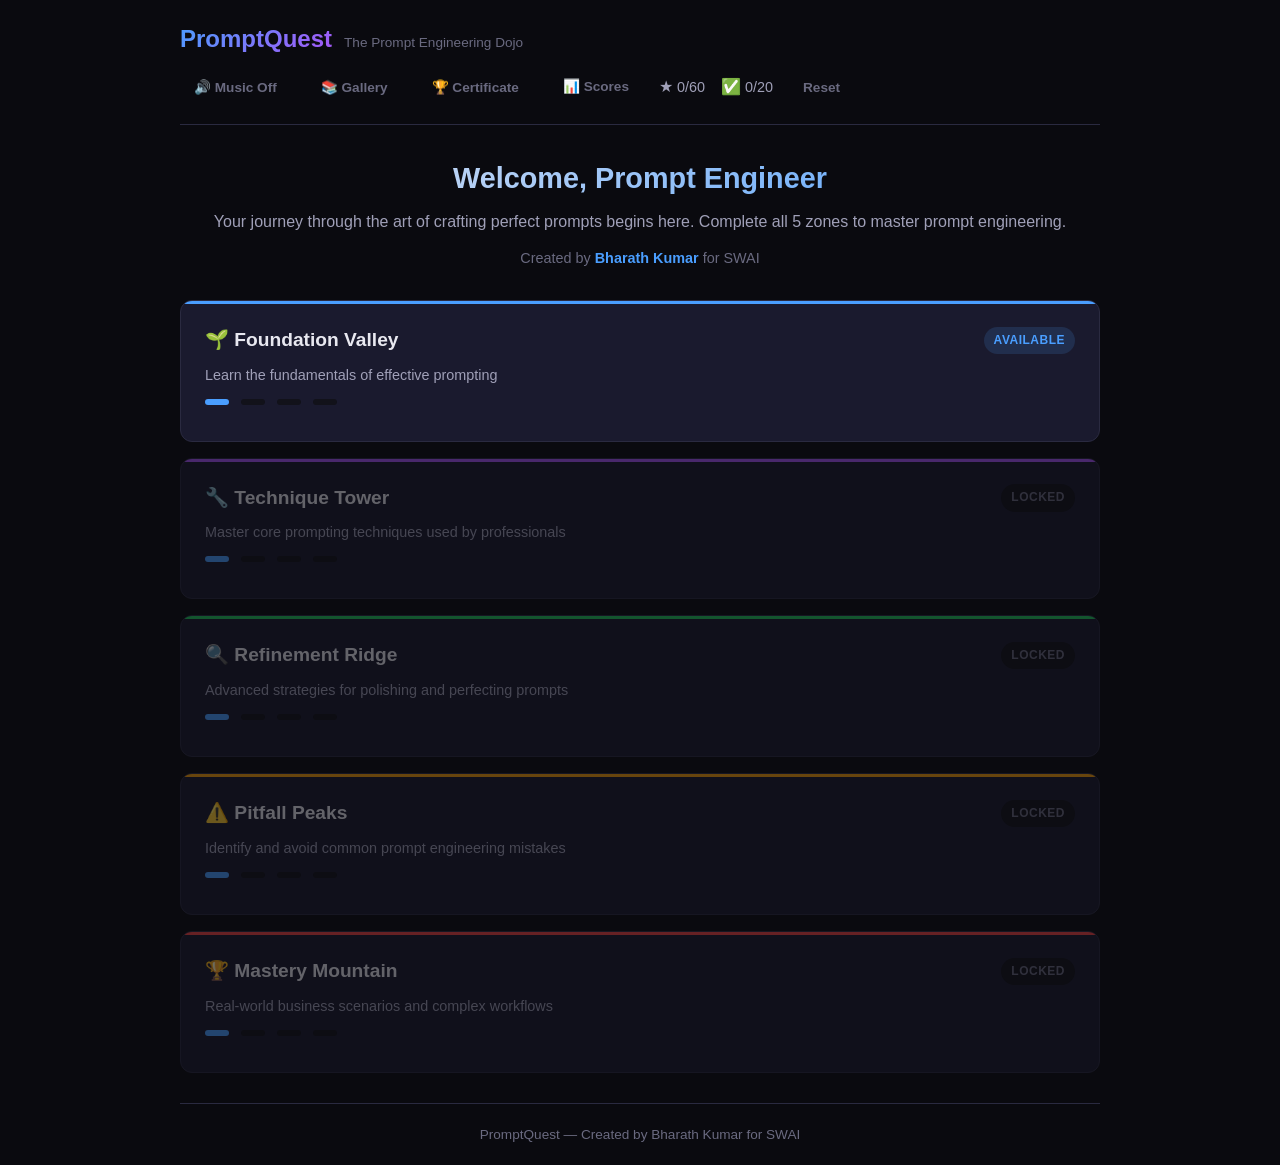
==== commit 8d4039c6: "Integrate Gamification System with Game Code - Phase 1 Complete Integration Layer: - gamification.in" ====
--- a/index.html
+++ b/index.html
@@ -10,6 +10,8 @@
     <title>PromptQuest: The Prompt Engineering Dojo</title>
     <link rel="icon" href="data:image/svg+xml,<svg xmlns='http://www.w3.org/2000/svg' viewBox='0 0 100 100'><rect fill='%234a9eff' width='100' height='100' rx='20'/><text x='50' y='65' font-size='60' font-weight='bold' fill='white' text-anchor='middle' font-family='Arial'>⚡</text></svg>" type="image/svg+xml">
     <link rel="stylesheet" href="css/style.css">
+    <link rel="stylesheet" href="css/animations.css">
+    <link rel="stylesheet" href="css/gamification.css">
 </head>
 <body>
     <div id="app">
@@ -98,11 +100,37 @@
     <!-- Toast notification -->
     <div id="toast" class="toast hidden"></div>
 
+    <!-- Core Gamification Modules (Phase 1) -->
+    <script src="js/core/constants.js"></script>
+    <script src="js/core/storage.js"></script>
+    <script src="js/core/analytics.js"></script>
+
+    <!-- Gamification Systems -->
+    <script src="js/gamification/points.js"></script>
+    <script src="js/gamification/streak.js"></script>
+    <script src="js/gamification/progress.js"></script>
+    <script src="js/gamification/badges.js"></script>
+
+    <!-- Animation Systems -->
+    <script src="js/animations/feedback.js"></script>
+    <script src="js/animations/transitions.js"></script>
+    <script src="js/animations/celebrate.js"></script>
+
+    <!-- UI Display System -->
+    <script src="js/ui/display.js"></script>
+
+    <!-- Gamification Initialization -->
+    <script src="js/gamification.init.js"></script>
+
+    <!-- Original Game Modules -->
     <script src="js/levels.js"></script>
     <script src="js/gallery.js"></script>
     <script src="js/certificate.js"></script>
     <script src="js/music.js"></script>
     <script src="js/components.js"></script>
     <script src="js/game.js"></script>
+
+    <!-- Gamification Integration (connects game to gamification system) -->
+    <script src="js/gamification.integration.js"></script>
 </body>
 </html>
--- a/css/style.css
+++ b/css/style.css
@@ -771,16 +771,16 @@
 }
 
 /* ===== Certificate Screen ===== */
-.certificate-container {
-    max-width: 860px;
+.certificate-page {
+    max-width: 900px;
     margin: 0 auto;
     padding: 20px 0;
 }
 
-.cert-actions {
+.cert-actions-top {
     display: flex;
     gap: 12px;
-    margin-bottom: 20px;
+    margin-bottom: 24px;
     flex-wrap: wrap;
 }
 
@@ -788,94 +788,142 @@
     background: white;
     border-radius: var(--radius);
     overflow: hidden;
-}
-
-.cert-border {
-    border: 3px solid #4a9eff;
+    box-shadow: 0 4px 24px rgba(0, 0, 0, 0.08);
+}
+
+.cert-outer-border {
+    border: 2px solid #c9a84c;
     border-radius: var(--radius);
-    padding: 4px;
+    padding: 6px;
     margin: 0;
-}
-
-.cert-inner {
-    border: 1px solid #a855f7;
+    background: linear-gradient(135deg, #f5eed6, #fffdf5);
+}
+
+.cert-inner-border {
+    border: 1px solid #d4b85c;
     border-radius: calc(var(--radius) - 2px);
-    padding: 40px;
+    padding: 48px 56px;
     text-align: center;
-    background: linear-gradient(135deg, rgba(74, 158, 255, 0.03), rgba(168, 85, 257, 0.03));
-}
-
-.cert-header {
-    margin-bottom: 20px;
-}
-
-.cert-logo {
+    background: white;
+    position: relative;
+    overflow: hidden;
+}
+
+.cert-top-accent {
+    position: absolute;
+    top: 0;
+    left: 0;
+    right: 0;
+    height: 4px;
+    background: linear-gradient(90deg, var(--accent-blue), var(--accent-purple), var(--accent-blue));
+}
+
+.cert-bottom-accent {
+    position: absolute;
+    bottom: 0;
+    left: 0;
+    right: 0;
+    height: 4px;
+    background: linear-gradient(90deg, var(--accent-blue), var(--accent-purple), var(--accent-blue));
+}
+
+.cert-logo-row {
+    display: flex;
+    align-items: center;
+    justify-content: center;
+    gap: 8px;
+    margin-bottom: 4px;
+}
+
+.cert-logo-icon {
+    font-size: 1.4rem;
+}
+
+.cert-logo-text {
     font-size: 1.5rem;
-    font-weight: 700;
+    font-weight: 800;
     background: linear-gradient(135deg, var(--accent-blue), var(--accent-purple));
     -webkit-background-clip: text;
     -webkit-text-fill-color: transparent;
     background-clip: text;
     color: var(--accent-blue);
+    letter-spacing: 2px;
+    text-transform: uppercase;
 }
 
 .cert-subtitle {
     color: var(--text-muted);
+    font-size: 0.85rem;
+    letter-spacing: 3px;
+    text-transform: uppercase;
+}
+
+.cert-divider {
+    display: flex;
+    align-items: center;
+    justify-content: center;
+    margin: 20px 0;
+}
+
+.cert-divider-dot {
+    color: #c9a84c;
+    font-size: 0.8rem;
+}
+
+.cert-title {
+    font-size: 1.3rem;
+    font-weight: 400;
+    color: var(--text-muted);
+    letter-spacing: 4px;
+    text-transform: uppercase;
+    margin-bottom: 8px;
+}
+
+.cert-body {
+    margin: 24px 0;
+}
+
+.cert-presented {
+    color: var(--text-secondary);
     font-size: 0.9rem;
-}
-
-.cert-title {
-    font-size: 1.6rem;
+    margin-bottom: 4px;
+    font-style: italic;
+}
+
+.cert-name {
+    font-size: 2.2rem;
     font-weight: 700;
-    color: var(--text-primary);
-    margin-bottom: 24px;
-    letter-spacing: 1px;
-}
-
-.cert-body {
-    margin-bottom: 24px;
-}
-
-.cert-presented {
-    color: var(--text-secondary);
-    font-size: 0.95rem;
-    margin-bottom: 8px;
-}
-
-.cert-name {
-    font-size: 1.8rem;
-    font-weight: 700;
-    color: var(--accent-blue);
-    margin-bottom: 12px;
+    color: #1a1a2e;
+    margin: 8px 0 16px;
+    font-family: 'Georgia', 'Times New Roman', serif;
+    border-bottom: 2px solid #c9a84c;
+    display: inline-block;
+    padding-bottom: 8px;
 }
 
 .cert-earned {
     color: var(--text-secondary);
-    font-size: 0.95rem;
+    font-size: 0.9rem;
     margin-bottom: 4px;
 }
 
 .cert-title-text {
-    font-size: 1.3rem;
+    font-size: 1.2rem;
     font-weight: 700;
     color: var(--accent-purple);
-    margin-bottom: 12px;
-}
-
-.cert-description {
-    color: var(--text-secondary);
-    font-size: 0.95rem;
-    line-height: 1.6;
-}
-
-.cert-scores {
+    margin: 8px 0;
+    font-style: italic;
+}
+
+.cert-scores-row {
     display: flex;
     justify-content: center;
-    gap: 40px;
-    margin: 24px 0;
-    padding: 16px;
-    background: var(--bg-secondary);
-    border-radius: var(--radius-sm);
+    gap: 48px;
+    margin: 20px 0;
+    padding: 16px 24px;
+    background: linear-gradient(135deg, rgba(74, 158, 255, 0.05), rgba(168, 85, 257, 0.05));
+    border-radius: var(--radius-sm);
+    border: 1px solid var(--border-color);
 }
 
 .cert-score-item {
@@ -885,85 +933,102 @@
 }
 
 .cert-score-value {
-    font-size: 1.4rem;
-    font-weight: 700;
+    font-size: 1.6rem;
+    font-weight: 800;
     color: var(--accent-blue);
 }
 
 .cert-score-label {
-    font-size: 0.8rem;
+    font-size: 0.7rem;
     color: var(--text-muted);
     margin-top: 2px;
-}
-
-.cert-zones {
+    text-transform: uppercase;
+    letter-spacing: 1px;
+}
+
+.cert-zones-row {
     display: flex;
     flex-wrap: wrap;
     justify-content: center;
-    gap: 12px;
-    margin: 20px 0;
-}
-
-.cert-zone {
+    gap: 10px;
+    margin: 16px 0;
+}
+
+.cert-zone-pill {
     display: flex;
     flex-direction: column;
     align-items: center;
     padding: 8px 14px;
     background: var(--bg-secondary);
-    border-radius: var(--radius-sm);
-    min-width: 100px;
-}
-
-.cert-zone-name {
-    font-size: 0.75rem;
-    color: var(--text-muted);
-    margin-bottom: 2px;
+    border-radius: 20px;
+    border: 1px solid var(--border-color);
 }
 
 .cert-zone-stars {
     color: var(--accent-orange);
-    font-size: 0.9rem;
+    font-size: 0.8rem;
     letter-spacing: 1px;
 }
 
-.cert-footer {
+.cert-zone-name {
+    font-size: 0.65rem;
+    color: var(--text-muted);
+    margin-top: 2px;
+}
+
+.cert-footer-row {
     display: flex;
     justify-content: space-between;
-    margin-top: 24px;
+    align-items: flex-end;
+    margin-top: 20px;
     padding-top: 16px;
     border-top: 1px solid var(--border-color);
-    font-size: 0.85rem;
+}
+
+.cert-footer-left,
+.cert-footer-right {
+    display: flex;
+    flex-direction: column;
+    align-items: flex-start;
+}
+
+.cert-footer-right {
+    align-items: flex-end;
+    text-align: right;
+}
+
+.cert-date {
+    font-size: 0.9rem;
+    color: var(--text-primary);
+    font-weight: 600;
+}
+
+.cert-date-label {
+    font-size: 0.65rem;
     color: var(--text-muted);
-}
-
-/* Name entry form */
-.cert-name-entry {
+    text-transform: uppercase;
+    letter-spacing: 1px;
+}
+
+.cert-issuer {
+    font-size: 0.9rem;
+    color: var(--text-primary);
+    font-weight: 600;
+}
+
+.cert-issuer-label {
+    font-size: 0.65rem;
+    color: var(--text-muted);
+    text-transform: uppercase;
+    letter-spacing: 1px;
+}
+
+.cert-disclaimer {
     text-align: center;
-    padding: 40px 20px;
-    max-width: 500px;
-    margin: 0 auto;
-}
-
-.cert-name-entry h2 {
-    font-size: 1.5rem;
-    margin-bottom: 8px;
-}
-
-.cert-name-entry p {
-    color: var(--text-secondary);
-    margin-bottom: 24px;
-}
-
-.cert-form {
-    display: flex;
-    flex-direction: column;
-    gap: 16px;
-}
-
-.cert-form-actions {
-    display: flex;
-    gap: 12px;
-    justify-content: center;
+    color: var(--text-muted);
+    font-size: 0.75rem;
+    margin-top: 16px;
+    font-style: italic;
 }
 
 /* Print styles for certificate */
@@ -978,9 +1043,10 @@
     #app > *:not(#main),
     #header,
     #footer,
-    .cert-actions,
+    .cert-actions-top,
     .toast,
-    .btn {
+    .btn,
+    .cert-disclaimer {
         display: none !important;
     }
 
@@ -996,120 +1062,66 @@
         border-radius: 0;
         page-break-inside: avoid;
         break-inside: avoid;
-    }
-
-    .cert-border {
-        border: 2px solid #4a9eff !important;
+        box-shadow: none;
+    }
+
+    .cert-outer-border {
+        border: 3px solid #c9a84c !important;
         border-radius: 8px;
-        padding: 3px;
-    }
-
-    .cert-inner {
-        border: 1px solid #a855f7 !important;
+        padding: 4px;
+    }
+
+    .cert-inner-border {
+        border: 1px solid #d4b85c !important;
         border-radius: 6px;
-        padding: 20px 24px !important;
+        padding: 30px 40px !important;
         background: white !important;
     }
 
-    .cert-header {
-        margin-bottom: 10px;
-    }
-
-    .cert-logo {
+    .cert-top-accent,
+    .cert-bottom-accent {
+        background: linear-gradient(90deg, #4a9eff, #a855f7, #4a9eff) !important;
+        -webkit-print-color-adjust: exact;
+        print-color-adjust: exact;
+    }
+
+    .cert-logo-text {
         -webkit-text-fill-color: #4a9eff !important;
         color: #4a9eff !important;
-        font-size: 1.2rem !important;
-    }
-
-    .cert-subtitle {
-        font-size: 0.75rem !important;
-    }
-
-    .cert-title {
-        font-size: 1.2rem !important;
-        margin-bottom: 12px;
-    }
-
-    .cert-body {
-        margin-bottom: 12px;
-    }
-
-    .cert-presented,
-    .cert-earned {
-        font-size: 0.8rem !important;
     }
 
     .cert-name {
-        font-size: 1.3rem !important;
-        margin-bottom: 6px;
+        color: #1a1a2e !important;
+        border-bottom-color: #c9a84c !important;
     }
 
     .cert-title-text {
-        font-size: 1rem !important;
-        margin-bottom: 6px;
-    }
-
-    .cert-description {
-        font-size: 0.75rem !important;
-    }
-
-    .cert-scores {
-        gap: 24px;
-        margin: 12px 0;
-        padding: 10px;
+        color: #a855f7 !important;
     }
 
     .cert-score-value {
-        font-size: 1.1rem !important;
-    }
-
-    .cert-zones {
-        gap: 8px;
-        margin: 10px 0;
-    }
-
-    .cert-zone {
-        padding: 4px 10px;
-        min-width: 80px;
-    }
-
-    .cert-zone-name {
-        font-size: 0.65rem !important;
-    }
-
-    .cert-footer {
-        margin-top: 12px;
-        padding-top: 8px;
-        font-size: 0.7rem !important;
-    }
-
-    .cert-title,
-    .cert-name,
-    .cert-title-text,
-    .cert-score-value {
-        color: black !important;
-    }
-
-    .cert-presented,
-    .cert-earned,
-    .cert-description,
-    .cert-subtitle,
-    .cert-score-label,
-    .cert-zone-name,
-    .cert-footer {
-        color: #555 !important;
-    }
-
-    .cert-scores,
-    .cert-zone {
-        background: #f5f5f5 !important;
+        color: #4a9eff !important;
     }
 
     .cert-zone-stars {
         color: #e6a817 !important;
     }
 
-    .cert-footer {
+    .cert-divider-dot {
+        color: #c9a84c !important;
+    }
+
+    .cert-scores-row {
+        background: #f8f8f8 !important;
+        border-color: #ddd !important;
+    }
+
+    .cert-zone-pill {
+        background: #f5f5f5 !important;
+        border-color: #ddd !important;
+    }
+
+    .cert-footer-row {
         border-top-color: #ddd !important;
     }
 
@@ -1121,21 +1133,28 @@
 
 /* Certificate responsive */
 @media (max-width: 640px) {
-    .cert-inner {
-        padding: 24px 16px;
+    .cert-inner-border {
+        padding: 28px 20px;
     }
 
     .cert-name {
-        font-size: 1.4rem;
-    }
-
-    .cert-scores {
+        font-size: 1.6rem;
+    }
+
+    .cert-scores-row {
         gap: 20px;
-    }
-
-    .cert-footer {
+        padding: 12px 16px;
+    }
+
+    .cert-footer-row {
         flex-direction: column;
-        gap: 8px;
+        gap: 16px;
+        text-align: center;
+    }
+
+    .cert-footer-left,
+    .cert-footer-right {
+        align-items: center;
         text-align: center;
     }
 }
@@ -1600,3 +1619,34 @@
         gap: 8px;
     }
 }
+
+/* Show Answer panel */
+.show-answer-panel {
+    background: rgba(245, 158, 11, 0.08);
+    border: 1px solid rgba(245, 158, 11, 0.3);
+    border-radius: var(--radius-sm);
+    padding: 20px;
+    margin-top: 16px;
+    animation: fadeIn 0.3s ease;
+}
+
+.show-answer-panel h4 {
+    color: var(--accent-orange);
+    font-size: 1rem;
+    margin-bottom: 10px;
+}
+
+.show-answer-text {
+    color: var(--text-secondary);
+    font-size: 0.95rem;
+    line-height: 1.7;
+    margin-bottom: 10px;
+}
+
+.show-answer-concept {
+    color: var(--text-muted);
+    font-size: 0.9rem;
+    line-height: 1.5;
+    padding-top: 8px;
+    border-top: 1px solid var(--border-color);
+}
--- a/css/animations.css
+++ b/css/animations.css
@@ -0,0 +1,668 @@
+/* PromptQuest Gamification Animations */
+
+/* ========================================
+   Wrong Answer Animations (1000ms total)
+   ======================================== */
+
+@keyframes shake {
+  0%, 100% { transform: translateX(0); }
+  25% { transform: translateX(-3px); }
+  75% { transform: translateX(3px); }
+}
+
+@media (max-width: 480px) {
+  @keyframes shake {
+    0%, 100% { transform: translateX(0); }
+    25% { transform: translateX(-2px); }
+    75% { transform: translateX(2px); }
+  }
+}
+
+@keyframes pulse-red {
+  0% { background-color: white; }
+  50% { background-color: #ff6b6b; }
+  100% { background-color: white; }
+}
+
+@keyframes slide-down {
+  from {
+    transform: translateY(-10px);
+    opacity: 0;
+  }
+  to {
+    transform: translateY(0);
+    opacity: 1;
+  }
+}
+
+@keyframes fade-up {
+  from {
+    opacity: 0;
+    transform: translateY(8px);
+  }
+  to {
+    opacity: 1;
+    transform: translateY(0);
+  }
+}
+
+.animate-shake {
+  animation: shake 200ms ease-out !important;
+}
+
+.animate-pulse-red {
+  animation: pulse-red 300ms ease-in-out !important;
+}
+
+.animate-slide-down {
+  animation: slide-down 400ms ease-out !important;
+}
+
+.animate-fade-up {
+  animation: fade-up 300ms ease-in 400ms both !important;
+}
+
+/* ========================================
+   Correct Answer Animations (1000ms total)
+   ======================================== */
+
+@keyframes highlight-green {
+  from { background-color: white; }
+  to { background-color: #51cf66; }
+}
+
+@keyframes pop-checkmark {
+  0% {
+    transform: scale(0);
+    opacity: 0;
+  }
+  60% {
+    transform: scale(1.2);
+  }
+  100% {
+    transform: scale(1);
+    opacity: 1;
+  }
+}
+
+@keyframes float-up {
+  0% {
+    transform: translateY(0);
+    opacity: 1;
+  }
+  100% {
+    transform: translateY(-30px);
+    opacity: 0;
+  }
+}
+
+@keyframes burst-particle {
+  from {
+    transform: translate(0, 0) scale(1);
+    opacity: 1;
+  }
+  to {
+    transform: translate(var(--tx), var(--ty)) scale(0);
+    opacity: 0;
+  }
+}
+
+.animate-highlight-green {
+  animation: highlight-green 300ms ease-out !important;
+}
+
+.animate-pop {
+  animation: pop-checkmark 400ms cubic-bezier(0.68, -0.55, 0.265, 1.55) 300ms both !important;
+  font-weight: bold;
+  font-size: 1.2em;
+  color: #51cf66;
+}
+
+.animate-float-up {
+  animation: float-up 600ms ease-out 400ms both !important;
+  font-weight: bold;
+  color: #51cf66;
+}
+
+.animate-burst {
+  animation: burst-particle 500ms ease-out 300ms both !important;
+  position: absolute;
+  width: 6px;
+  height: 6px;
+  border-radius: 50%;
+  background: #51cf66;
+  pointer-events: none;
+}
+
+/* ========================================
+   Progress Bar Animations
+   ======================================== */
+
+@keyframes progress-fill {
+  from { width: 0; }
+  to { width: var(--progress); }
+}
+
+@keyframes milestone-flash {
+  0% { box-shadow: 0 0 0 0 rgba(74, 158, 255, 0.7); }
+  50% { box-shadow: 0 0 0 6px rgba(74, 158, 255, 0); }
+  100% { box-shadow: 0 0 0 0 rgba(74, 158, 255, 0); }
+}
+
+.progress-bar {
+  background: linear-gradient(90deg, #4a9eff, #a855f7);
+  height: 4px;
+  border-radius: 2px;
+  transition: width 250ms ease-in-out;
+  box-shadow: 0 0 0 0 transparent;
+}
+
+@media (max-width: 480px) {
+  .progress-bar {
+    height: 3px;
+    transition: width 200ms ease-in-out;
+  }
+}
+
+.progress-bar.milestone-glow {
+  animation: milestone-flash 200ms ease-in-out !important;
+}
+
+/* ========================================
+   Badge Animations
+   ======================================== */
+
+@keyframes popup-appear {
+  from {
+    transform: scale(0.5);
+    opacity: 0;
+  }
+  to {
+    transform: scale(1);
+    opacity: 1;
+  }
+}
+
+@keyframes badge-bounce {
+  0%, 100% { transform: translateY(0); }
+  25% { transform: translateY(-12px); }
+  50% { transform: translateY(0); }
+  75% { transform: translateY(-6px); }
+}
+
+@keyframes badge-text-fade {
+  from {
+    opacity: 0;
+    transform: translateY(8px);
+  }
+  to {
+    opacity: 1;
+    transform: translateY(0);
+  }
+}
+
+.animate-popup-appear {
+  animation: popup-appear 400ms ease-out !important;
+}
+
+.animate-badge-bounce {
+  animation: badge-bounce 600ms cubic-bezier(0.68, -0.55, 0.265, 1.55) 200ms !important;
+  font-size: 3em;
+  display: inline-block;
+}
+
+/* ========================================
+   Streak Counter Animations
+   ======================================== */
+
+@keyframes streak-counter-increment {
+  0% {
+    transform: translateY(10px) scale(1);
+    opacity: 0;
+  }
+  50% {
+    transform: scale(1.1);
+  }
+  100% {
+    transform: translateY(0) scale(1);
+    opacity: 1;
+  }
+}
+
+@keyframes fire-glow {
+  0%, 100% { text-shadow: 0 0 0 rgba(255, 140, 0, 0); }
+  50% { text-shadow: 0 0 8px rgba(255, 140, 0, 0.8); }
+}
+
+.streak-counter-animate {
+  animation: streak-counter-increment 200ms ease-out !important;
+}
+
+.fire-glow {
+  animation: fire-glow 300ms ease-in-out !important;
+}
+
+/* ========================================
+   General Purpose Animations
+   ======================================== */
+
+@keyframes fade-in {
+  from {
+    opacity: 0;
+  }
+  to {
+    opacity: 1;
+  }
+}
+
+@keyframes fade-out {
+  from {
+    opacity: 1;
+  }
+  to {
+    opacity: 0;
+  }
+}
+
+@keyframes scale-in {
+  from {
+    transform: scale(0.9);
+    opacity: 0;
+  }
+  to {
+    transform: scale(1);
+    opacity: 1;
+  }
+}
+
+@keyframes slide-in-up {
+  from {
+    transform: translateY(20px);
+    opacity: 0;
+  }
+  to {
+    transform: translateY(0);
+    opacity: 1;
+  }
+}
+
+.animate-fade-in {
+  animation: fade-in 300ms ease-in !important;
+}
+
+.animate-fade-out {
+  animation: fade-out 300ms ease-out !important;
+}
+
+.animate-scale-in {
+  animation: scale-in 300ms ease-out !important;
+}
+
+.animate-slide-in-up {
+  animation: slide-in-up 400ms ease-out !important;
+}
+
+/* ========================================
+   Pulse and Glow Effects
+   ======================================== */
+
+@keyframes pulse {
+  0%, 100% {
+    opacity: 1;
+  }
+  50% {
+    opacity: 0.7;
+  }
+}
+
+@keyframes pulse-glow {
+  0%, 100% {
+    box-shadow: 0 0 0 0 rgba(74, 158, 255, 0.7);
+  }
+  50% {
+    box-shadow: 0 0 0 10px rgba(74, 158, 255, 0);
+  }
+}
+
+.animate-pulse {
+  animation: pulse 1s ease-in-out !important;
+}
+
+.animate-pulse-glow {
+  animation: pulse-glow 2s infinite !important;
+}
+
+/* ========================================
+   Reduced Motion Support
+   ======================================== */
+
+@media (prefers-reduced-motion: reduce) {
+  *,
+  *::before,
+  *::after {
+    animation-duration: 0.01ms !important;
+    animation-iteration-count: 1 !important;
+    transition-duration: 0.01ms !important;
+    scroll-behavior: auto !important;
+  }
+}
+
+/* ========================================
+   Element-Specific Styles
+   ======================================== */
+
+.wrong-answer-tooltip {
+  margin-top: 8px;
+  padding: 8px 12px;
+  background: #ffe0e0;
+  border-left: 3px solid #ff6b6b;
+  border-radius: 4px;
+  font-size: 0.9em;
+}
+
+.tooltip-explanation {
+  color: #d32f2f;
+  margin: 0;
+  line-height: 1.4;
+}
+
+.checkmark {
+  display: inline-block;
+  color: #51cf66;
+  font-weight: bold;
+  font-size: 1.3em;
+  margin-left: 8px;
+}
+
+.points-float {
+  display: inline-block;
+  color: #51cf66;
+  font-weight: bold;
+  margin-left: 8px;
+  font-size: 1.1em;
+}
+
+.particle {
+  position: absolute;
+  pointer-events: none;
+  will-change: transform, opacity;
+}
+
+.correct-feedback {
+  display: inline-flex;
+  align-items: center;
+  gap: 8px;
+  margin-top: 8px;
+  padding: 8px 12px;
+  background: #e8f5e9;
+  border-left: 3px solid #51cf66;
+  border-radius: 4px;
+  font-size: 0.9em;
+}
+
+.feedback-icon {
+  color: #51cf66;
+  font-weight: bold;
+  font-size: 1.1em;
+}
+
+.feedback-text {
+  color: #2e7d32;
+  font-weight: 600;
+}
+
+.feedback-points {
+  color: #558b2f;
+  margin-left: auto;
+  font-weight: bold;
+}
+
+/* ========================================
+   Toast Notifications
+   ======================================== */
+
+@keyframes toast-slide-in {
+  from {
+    transform: translateX(400px);
+    opacity: 0;
+  }
+  to {
+    transform: translateX(0);
+    opacity: 1;
+  }
+}
+
+@keyframes toast-slide-out {
+  from {
+    transform: translateX(0);
+    opacity: 1;
+  }
+  to {
+    transform: translateX(400px);
+    opacity: 0;
+  }
+}
+
+.toast {
+  position: fixed;
+  bottom: 20px;
+  right: 20px;
+  padding: 12px 20px;
+  border-radius: 8px;
+  font-size: 0.9em;
+  z-index: 1000;
+  opacity: 0;
+  pointer-events: none;
+}
+
+.toast.toast-show {
+  animation: toast-slide-in 300ms ease-out forwards;
+  pointer-events: auto;
+}
+
+.toast.toast-success {
+  background: #51cf66;
+  color: white;
+}
+
+.toast.toast-info {
+  background: #4a9eff;
+  color: white;
+}
+
+.toast.toast-error {
+  background: #ff6b6b;
+  color: white;
+}
+
+.toast.toast-warning {
+  background: #f59e0b;
+  color: white;
+}
+
+@media (max-width: 480px) {
+  .toast {
+    bottom: 16px;
+    right: 16px;
+    left: 16px;
+    width: auto;
+  }
+}
+
+/* ========================================
+   Badge Popup Styles
+   ======================================== */
+
+.badge-backdrop {
+  position: fixed;
+  top: 0;
+  left: 0;
+  right: 0;
+  bottom: 0;
+  background: rgba(0, 0, 0, 0.5);
+  display: flex;
+  align-items: center;
+  justify-content: center;
+  z-index: 2000;
+}
+
+.badge-popup {
+  background: linear-gradient(135deg, #667eea 0%, #764ba2 100%);
+  border-radius: 16px;
+  padding: 40px;
+  text-align: center;
+  box-shadow: 0 10px 40px rgba(0, 0, 0, 0.3);
+  max-width: 400px;
+  color: white;
+}
+
+.badge-content {
+  display: flex;
+  flex-direction: column;
+  gap: 16px;
+}
+
+.badge-icon {
+  font-size: 80px;
+  display: block;
+}
+
+.badge-title {
+  font-size: 1.5em;
+  font-weight: bold;
+  margin: 0;
+}
+
+.badge-name {
+  font-size: 1.2em;
+  font-weight: 600;
+  margin: 0;
+}
+
+.badge-description {
+  font-size: 0.9em;
+  opacity: 0.9;
+  margin: 0;
+}
+
+@media (max-width: 480px) {
+  .badge-popup {
+    max-width: 90vw;
+    padding: 24px;
+  }
+
+  .badge-icon {
+    font-size: 60px;
+  }
+
+  .badge-title {
+    font-size: 1.3em;
+  }
+}
+
+/* ========================================
+   Victory Screen Styles
+   ======================================== */
+
+.victory-backdrop {
+  position: fixed;
+  top: 0;
+  left: 0;
+  right: 0;
+  bottom: 0;
+  background: rgba(0, 0, 0, 0.7);
+  display: flex;
+  align-items: center;
+  justify-content: center;
+  z-index: 1500;
+}
+
+.victory-screen {
+  background: linear-gradient(135deg, #0a0a0f, #1a1a2e);
+  border-radius: 20px;
+  padding: 40px;
+  text-align: center;
+  max-width: 500px;
+  border: 2px solid #4a9eff;
+  box-shadow: 0 0 30px rgba(74, 158, 255, 0.3);
+}
+
+.victory-title {
+  font-size: 2em;
+  background: linear-gradient(135deg, #4a9eff, #a855f7);
+  -webkit-background-clip: text;
+  -webkit-text-fill-color: transparent;
+  background-clip: text;
+  margin: 0 0 20px 0;
+}
+
+.victory-stars {
+  font-size: 1.2em;
+  color: #f59e0b;
+  margin: 20px 0;
+}
+
+.victory-stats {
+  color: #a0a0b8;
+  margin: 20px 0;
+  text-align: center;
+}
+
+.victory-stats p {
+  margin: 8px 0;
+}
+
+.victory-btn {
+  margin-top: 20px;
+}
+
+/* ========================================
+   Button States
+   ======================================== */
+
+button:disabled {
+  opacity: 0.6;
+  cursor: not-allowed;
+}
+
+button:not(:disabled) {
+  cursor: pointer;
+  transition: all 100ms ease-out;
+}
+
+button:active:not(:disabled) {
+  transform: scale(0.95);
+}
+
+/* ========================================
+   Stat Update Animation
+   ======================================== */
+
+@keyframes stat-update {
+  0% {
+    transform: scale(1.2);
+  }
+  100% {
+    transform: scale(1);
+  }
+}
+
+.stat-update-animate {
+  animation: stat-update 200ms ease-out !important;
+}
+
+/* ========================================
+   Screen Reader Only
+   ======================================== */
+
+.sr-only {
+  position: absolute;
+  width: 1px;
+  height: 1px;
+  padding: 0;
+  margin: -1px;
+  overflow: hidden;
+  clip: rect(0, 0, 0, 0);
+  white-space: nowrap;
+  border-width: 0;
+}
--- a/css/gamification.css
+++ b/css/gamification.css
@@ -0,0 +1,342 @@
+/* PromptQuest Gamification Styling */
+
+/* ========================================
+   Streak Display in Header
+   ======================================== */
+
+.streak-display {
+  display: flex;
+  align-items: center;
+  gap: 8px;
+  padding: 8px 12px;
+  background: rgba(255, 140, 0, 0.1);
+  border-radius: 8px;
+  margin-right: 16px;
+  font-size: 0.95em;
+}
+
+.streak-display[data-streak-active="false"] {
+  opacity: 0.6;
+}
+
+.streak-icon {
+  font-size: 1.2em;
+  display: inline-block;
+}
+
+.streak-counter {
+  font-weight: 600;
+  color: #ff8c00;
+}
+
+.streak-label {
+  color: #a0a0b8;
+  font-size: 0.85em;
+}
+
+/* Daily streak with multiplier indicator */
+.streak-display.multiplier-active {
+  background: rgba(255, 140, 0, 0.2);
+  border: 1px solid #ff8c00;
+}
+
+.streak-display.multiplier-active .streak-icon {
+  animation: fire-glow 2s infinite;
+}
+
+/* Points display in UI */
+[data-display="points"] {
+  font-weight: bold;
+  color: #51cf66;
+  font-size: 1.1em;
+}
+
+[data-display="points"].points-update {
+  animation: stat-update 200ms ease-out;
+}
+
+/* Multiplier indicator */
+[data-multiplier="display"] {
+  display: none;
+  font-size: 0.85em;
+  font-weight: 600;
+  color: #f59e0b;
+  background: rgba(245, 158, 11, 0.1);
+  padding: 2px 8px;
+  border-radius: 4px;
+  margin-left: 4px;
+}
+
+[data-multiplier="display"].active {
+  display: inline-block;
+}
+
+/* ========================================
+   Badge Display
+   ======================================== */
+
+.badge-item {
+  display: flex;
+  flex-direction: column;
+  align-items: center;
+  gap: 6px;
+  padding: 12px;
+  background: var(--bg-card);
+  border: 1px solid var(--border-color);
+  border-radius: 8px;
+  text-align: center;
+  transition: all 150ms ease-out;
+}
+
+.badge-item:hover {
+  transform: translateY(-2px);
+  border-color: #4a9eff;
+  box-shadow: 0 4px 12px rgba(74, 158, 255, 0.2);
+}
+
+.badge-icon {
+  font-size: 2em;
+  display: block;
+}
+
+.badge-name {
+  font-size: 0.85em;
+  font-weight: 600;
+  color: var(--text-primary);
+}
+
+#badges-container {
+  display: grid;
+  grid-template-columns: repeat(auto-fill, minmax(100px, 1fr));
+  gap: 12px;
+  margin: 20px 0;
+}
+
+.empty-state {
+  text-align: center;
+  padding: 40px 20px;
+  color: var(--text-muted);
+  font-size: 0.9em;
+}
+
+/* ========================================
+   Zone Progress Visualization
+   ======================================== */
+
+.zone-progress {
+  display: flex;
+  align-items: center;
+  gap: 12px;
+  margin: 12px 0;
+}
+
+.zone-progress-bar {
+  flex: 1;
+  height: 6px;
+  background: var(--bg-secondary);
+  border-radius: 3px;
+  overflow: hidden;
+}
+
+.zone-progress-fill {
+  height: 100%;
+  background: linear-gradient(90deg, #4a9eff, #a855f7);
+  border-radius: 3px;
+  transition: width 300ms ease-out;
+}
+
+.zone-progress-text {
+  font-size: 0.85em;
+  color: var(--text-muted);
+  min-width: 50px;
+  text-align: right;
+}
+
+/* ========================================
+   Wrong Answer Feedback Styling
+   ======================================== */
+
+.wrong-answer-option {
+  position: relative;
+  animation: shake 200ms ease-out;
+}
+
+.wrong-answer-option.animate-shake {
+  border-color: #ff6b6b !important;
+}
+
+.wrong-answer-tooltip {
+  margin-top: 8px;
+  padding: 8px 12px;
+  background: #ffe0e0;
+  border-left: 3px solid #ff6b6b;
+  border-radius: 4px;
+  font-size: 0.9em;
+  animation: slide-down 400ms ease-out;
+}
+
+.tooltip-explanation {
+  color: #d32f2f;
+  margin: 0;
+  line-height: 1.4;
+  animation: fade-up 300ms ease-in 400ms both;
+}
+
+/* ========================================
+   Progress Bar in Level
+   ======================================== */
+
+.level-progress-container {
+  margin: 16px 0;
+}
+
+.level-progress-text {
+  font-size: 0.85em;
+  color: var(--text-muted);
+  margin-bottom: 4px;
+  display: flex;
+  justify-content: space-between;
+}
+
+.progress-bar-wrapper {
+  height: 4px;
+  background: var(--bg-secondary);
+  border-radius: 2px;
+  overflow: hidden;
+}
+
+.progress-bar {
+  height: 100%;
+  background: linear-gradient(90deg, #4a9eff, #a855f7);
+  border-radius: 2px;
+  width: 0%;
+  transition: width 250ms ease-in-out;
+}
+
+@media (max-width: 480px) {
+  .progress-bar {
+    height: 3px;
+    transition: width 200ms ease-in-out;
+  }
+}
+
+/* ========================================
+   Reflection Timer (shown after wrong answer)
+   ======================================== */
+
+.reflection-countdown {
+  padding: 12px 16px;
+  background: rgba(100, 150, 255, 0.1);
+  border-left: 3px solid #4a9eff;
+  border-radius: 4px;
+  text-align: center;
+  color: #4a9eff;
+  font-size: 0.9em;
+  margin: 12px 0;
+  font-weight: 500;
+}
+
+/* ========================================
+   Toast Notifications (override from animations.css)
+   ======================================== */
+
+.toast {
+  position: fixed;
+  bottom: 20px;
+  right: 20px;
+  padding: 12px 20px;
+  border-radius: 8px;
+  font-size: 0.9em;
+  z-index: 1000;
+  opacity: 0;
+  pointer-events: none;
+  box-shadow: 0 4px 12px rgba(0, 0, 0, 0.15);
+}
+
+.toast.toast-show {
+  animation: toast-slide-in 300ms ease-out forwards;
+  pointer-events: auto;
+}
+
+.toast.toast-success {
+  background: #51cf66;
+  color: white;
+}
+
+.toast.toast-info {
+  background: #4a9eff;
+  color: white;
+}
+
+.toast.toast-warning {
+  background: #f59e0b;
+  color: white;
+}
+
+.toast.toast-error {
+  background: #ff6b6b;
+  color: white;
+}
+
+@media (max-width: 480px) {
+  .toast {
+    bottom: 16px;
+    right: 16px;
+    left: 16px;
+    width: auto;
+  }
+
+  .streak-display {
+    margin-right: 8px;
+    padding: 6px 10px;
+    font-size: 0.85em;
+  }
+
+  .badge-item {
+    padding: 8px;
+  }
+
+  .badge-icon {
+    font-size: 1.5em;
+  }
+
+  .badge-name {
+    font-size: 0.8em;
+  }
+
+  #badges-container {
+    grid-template-columns: repeat(auto-fill, minmax(80px, 1fr));
+    gap: 8px;
+  }
+}
+
+/* ========================================
+   Accessibility
+   ======================================== */
+
+.sr-only {
+  position: absolute;
+  width: 1px;
+  height: 1px;
+  padding: 0;
+  margin: -1px;
+  overflow: hidden;
+  clip: rect(0, 0, 0, 0);
+  white-space: nowrap;
+  border-width: 0;
+}
+
+/* Reduced motion support */
+@media (prefers-reduced-motion: reduce) {
+  .badge-item {
+    transition: none;
+  }
+
+  .zone-progress-fill {
+    transition: none;
+  }
+
+  .streak-display.multiplier-active .streak-icon {
+    animation: none;
+  }
+}
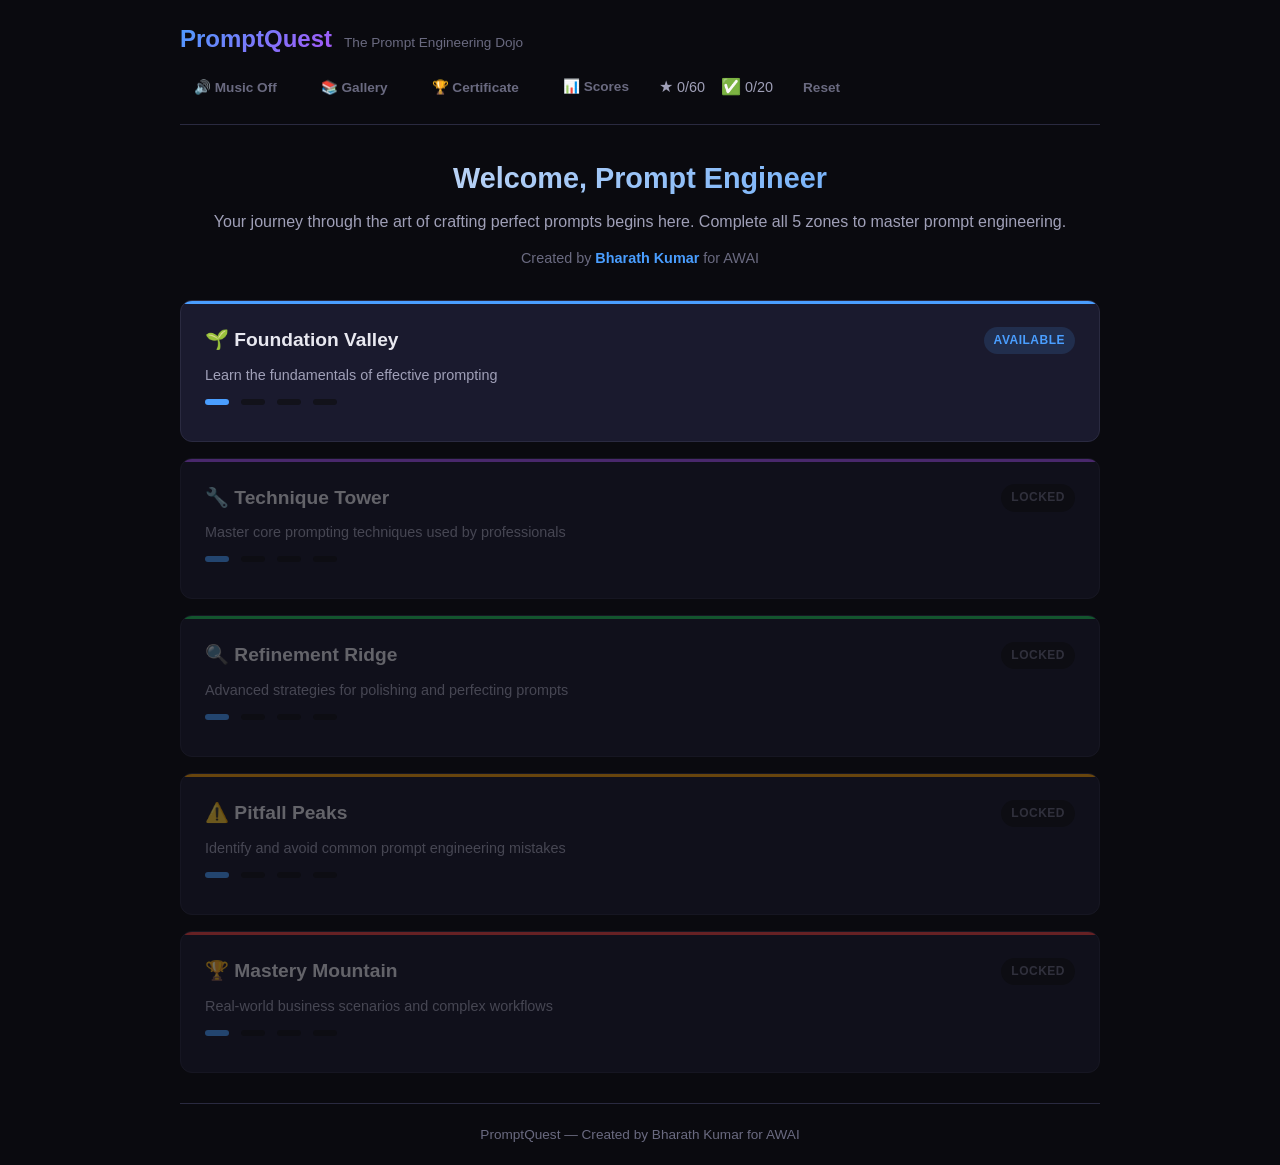
==== commit 7bfd0dd1: "Change branding from SWAI to AWAI (Automate Work with AI)" ====
--- a/index.html
+++ b/index.html
@@ -40,7 +40,7 @@
                 <div class="map-intro">
                     <h2>Welcome, Prompt Engineer</h2>
                     <p>Your journey through the art of crafting perfect prompts begins here. Complete all 5 zones to master prompt engineering.</p>
-                    <p class="creator-credit">Created by <strong>Bharath Kumar</strong> for SWAI</p>
+                    <p class="creator-credit">Created by <strong>Bharath Kumar</strong> for AWAI</p>
                 </div>
                 <div id="completion-banner" class="hidden"></div>
                 <div id="world-map"></div>
@@ -93,7 +93,7 @@
 
         <!-- Footer -->
         <footer id="footer">
-            <p>PromptQuest &mdash; Created by Bharath Kumar for SWAI</p>
+            <p>PromptQuest &mdash; Created by Bharath Kumar for AWAI</p>
         </footer>
     </div>
 
